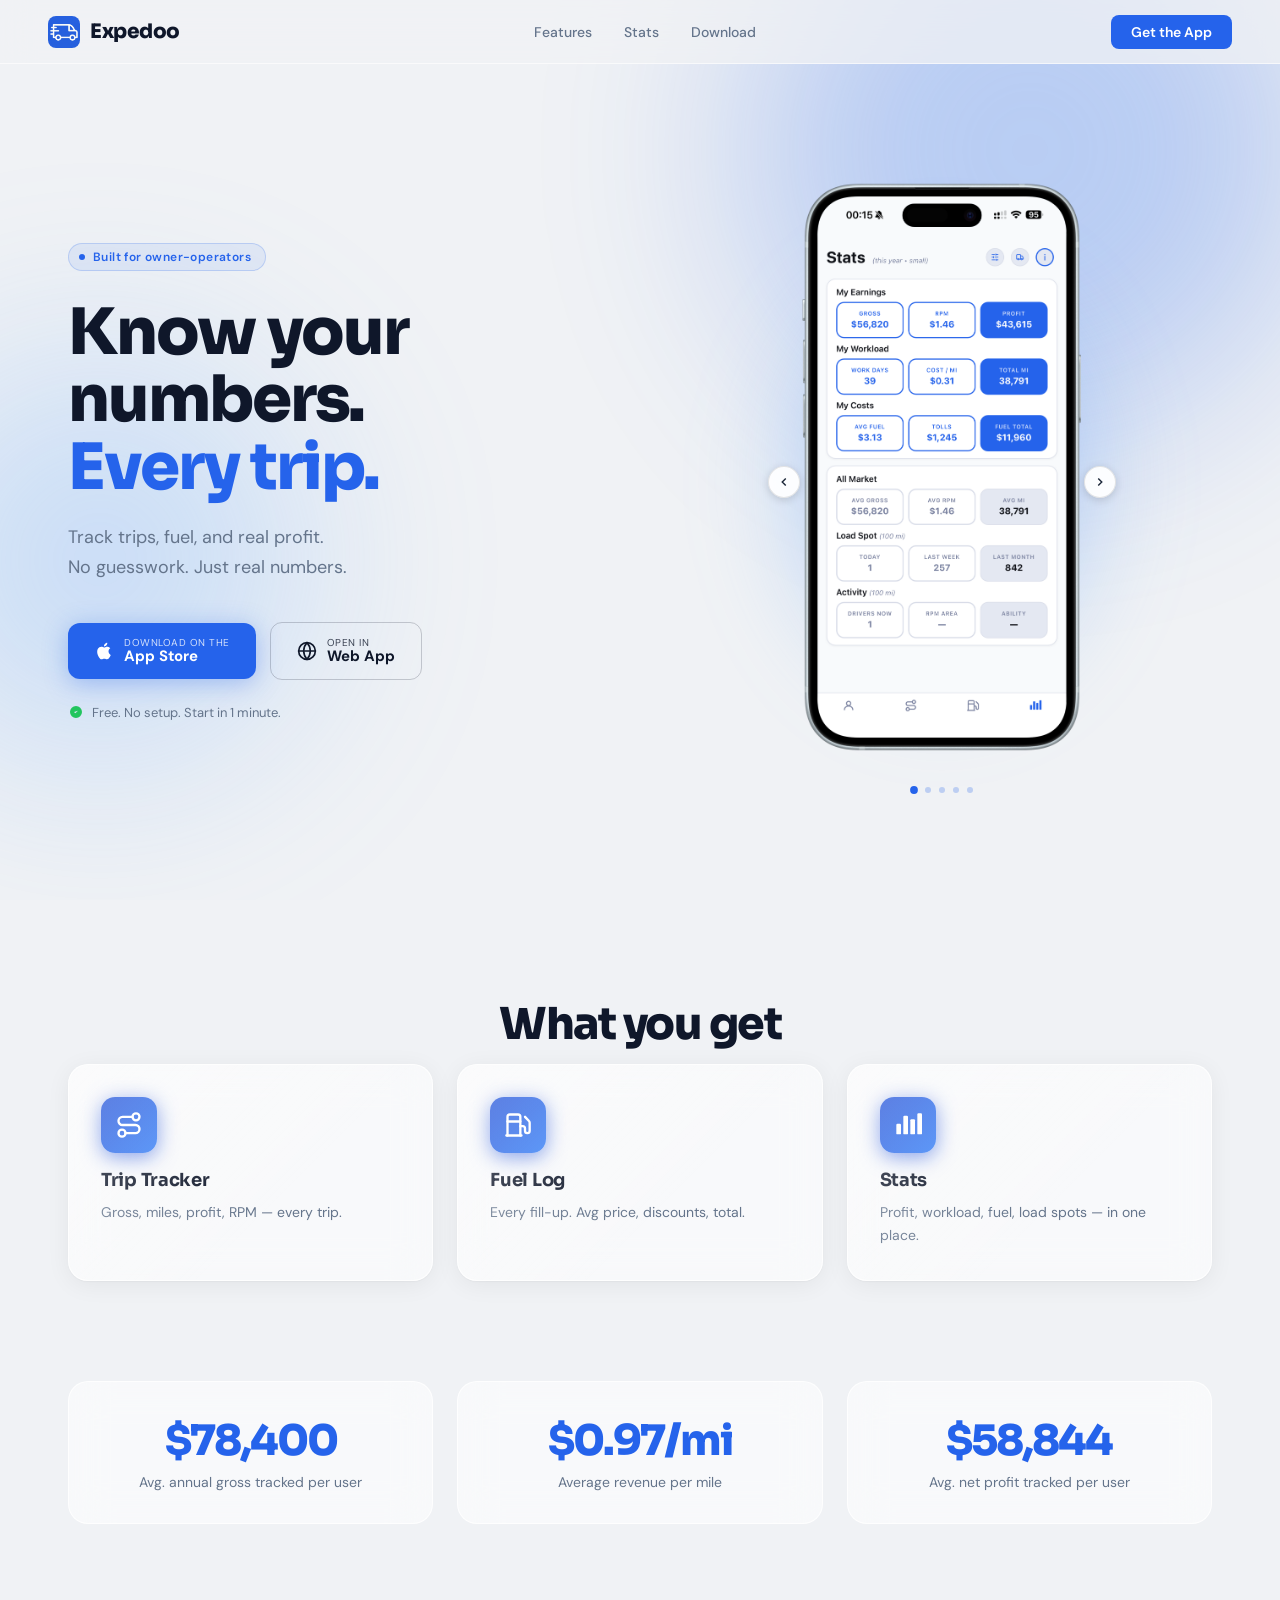
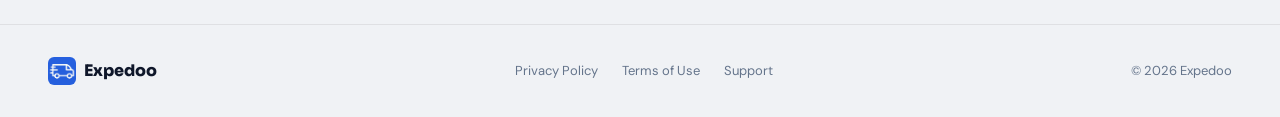
==== index-v2.html @ e68e5321 "landing v2: fix mobile nav scroll jump - relative on mobile" ====
<!DOCTYPE html>
<html lang="en"><head>
  <meta charset="UTF-8">
  <meta name="viewport" content="width=device-width, initial-scale=1.0">
  <title>Expedoo — Freight Driver App</title>
  <link rel="icon" href="logo.png">
  <meta name="description" content="Expedoo — Track trips, fuel, and earnings. Built for expedited freight drivers in the USA." />
  <meta property="og:title" content="Expedoo — Freight Driver App" />
  <meta property="og:description" content="Know your numbers. Every trip." />
  <link rel="preconnect" href="https://fonts.googleapis.com" />
  <link rel="preconnect" href="https://fonts.gstatic.com" crossorigin />
  <link href="https://fonts.googleapis.com/css2?family=Sora:wght@400;600;700;800&family=DM+Sans:wght@400;500;600&display=swap" rel="stylesheet" />
  </style>
  <style>
    *, *::before, *::after { box-sizing: border-box; margin: 0; padding: 0; }

    :root {
      --bg: #F0F2F5;
      --accent: #2563EB;
      --accent-light: #3B82F6;
      --accent-glow: rgba(37,99,235,0.25);
      --text: #0f172a;
      --text-muted: #64748b;
      --card-bg: rgba(255,255,255,0.55);
      --card-border: rgba(255,255,255,0.8);
    }

    html { scroll-behavior: smooth; }

    body {
      font-family: 'DM Sans', sans-serif;
      background: var(--bg);
      color: var(--text);
      overflow-x: hidden;
      min-height: 100vh;
      display: flex;
      flex-direction: column;
    }

    /* ── ANIMATED GRADIENT MESH ── */
    .mesh-bg {
      position: fixed;
      inset: 0;
      z-index: 0;
      pointer-events: none;
      overflow: hidden;
    }
    .mesh-bg::before,
    .mesh-bg::after {
      content: '';
      position: absolute;
      border-radius: 50%;
      filter: blur(100px);
      opacity: 0.35;
      animation: meshFloat 12s ease-in-out infinite alternate;
    }
    .mesh-bg::before {
      width: 700px; height: 700px;
      background: radial-gradient(circle, #93c5fd, #2563eb, transparent 70%);
      top: -200px; right: -100px;
    }
    .mesh-bg::after {
      width: 500px; height: 500px;
      background: radial-gradient(circle, #bfdbfe, #60a5fa, transparent 70%);
      bottom: 10%; left: -150px;
      animation-delay: -6s;
    }
    @keyframes meshFloat {
      0%   { transform: translate(0,0) scale(1); }
      100% { transform: translate(40px, 60px) scale(1.08); }
    }

    /* ── NAV ── */
    nav {
      position: sticky; top: 0; z-index: 100;
      display: flex; align-items: center; justify-content: space-between;
      padding: 0 48px;
      height: 64px;
      background: rgba(240,242,245,0.75);
      backdrop-filter: blur(16px);
      border-bottom: 1px solid rgba(255,255,255,0.6);
    }
    .logo {
      display: flex; align-items: center; gap: 10px;
      font-family: 'Sora', sans-serif;
      font-weight: 800; font-size: 20px;
      color: var(--text);
      text-decoration: none;
      letter-spacing: -0.5px;
    }
    .logo-icon {
      width: 36px; height: 36px;
      background: var(--accent);
      border-radius: 10px;
      display: flex; align-items: center; justify-content: center;
    }
    .logo-icon svg { width: 20px; height: 20px; fill: white; }

    .nav-links {
      display: flex; align-items: center; gap: 32px;
      list-style: none;
    }
    .nav-links a {
      font-size: 14px; font-weight: 500;
      color: var(--text-muted); text-decoration: none;
      transition: color 0.2s;
    }
    .nav-links a:hover { color: var(--text); }

    .nav-cta {
      background: var(--accent); color: white;
      border: none; border-radius: 8px;
      padding: 8px 20px; font-size: 14px; font-weight: 600;
      cursor: pointer; font-family: 'DM Sans', sans-serif;
      transition: background 0.2s, transform 0.15s;
    }
    .nav-cta:hover { background: #1d4ed8; transform: translateY(-1px); }

    /* ── SECTIONS WRAPPER ── */
    main { position: relative; z-index: 1; }

    /* ── HERO ── */
    .hero {
      min-height: calc(100vh - 64px);
      display: flex; align-items: center;
      padding: 80px 48px 80px;
      max-width: 1240px; margin: 0 auto;
      gap: 64px;
    }
    .hero-left { flex: 1; max-width: 560px; }
    .hero-badge {
      display: inline-flex; align-items: center; gap: 8px;
      background: rgba(37,99,235,0.08);
      border: 1px solid rgba(37,99,235,0.2);
      border-radius: 100px;
      padding: 5px 14px 5px 10px;
      font-size: 12px; font-weight: 600;
      color: var(--accent); margin-bottom: 28px;
      letter-spacing: 0.4px;
    }
    .hero-badge-dot {
      width: 6px; height: 6px; border-radius: 50%;
      background: var(--accent);
      animation: pulse 2s infinite;
    }
    @keyframes pulse {
      0%, 100% { opacity: 1; transform: scale(1); }
      50% { opacity: 0.5; transform: scale(0.8); }
    }

    .hero h1 {
      font-family: 'Sora', sans-serif;
      font-weight: 800; font-size: clamp(42px, 5vw, 64px);
      line-height: 1.05; letter-spacing: -2px;
      color: var(--text); margin-bottom: 22px;
    }
    .hero h1 em { font-style: normal; color: var(--accent); }

    .hero-sub {
      font-size: 18px; line-height: 1.65;
      color: var(--text-muted); margin-bottom: 40px;
      max-width: 440px; font-weight: 400;
    }

    .hero-ctas {
      display: flex; align-items: center; gap: 14px;
      flex-wrap: wrap; margin-bottom: 24px;
    }
    .btn-primary {
      display: inline-flex; align-items: center; gap: 10px;
      background: var(--accent); color: white;
      border: none; border-radius: 12px;
      padding: 14px 26px; font-size: 15px; font-weight: 600;
      cursor: pointer; font-family: 'DM Sans', sans-serif;
      text-decoration: none;
      box-shadow: 0 4px 24px rgba(37,99,235,0.35);
      transition: background 0.2s, transform 0.15s, box-shadow 0.2s;
    }
    .btn-primary:hover {
      background: #1d4ed8;
      transform: translateY(-2px);
      box-shadow: 0 8px 32px rgba(37,99,235,0.45);
    }
    .btn-primary svg { width: 18px; height: 18px; fill: white; flex-shrink: 0; }

    .btn-outline {
      display: inline-flex; align-items: center; gap: 10px;
      background: transparent; color: var(--text);
      border: 1.5px solid rgba(15,23,42,0.2); border-radius: 12px;
      padding: 14px 26px; font-size: 15px; font-weight: 600;
      cursor: pointer; font-family: 'DM Sans', sans-serif;
      text-decoration: none;
      transition: border-color 0.2s, transform 0.15s, background 0.2s;
    }
    .btn-outline:hover {
      border-color: var(--accent); color: var(--accent);
      background: rgba(37,99,235,0.04);
      transform: translateY(-2px);
    }
    .btn-outline svg { width: 18px; height: 18px; flex-shrink: 0; }

    .hero-fine {
      font-size: 13px; color: var(--text-muted);
      display: flex; align-items: center; gap: 8px;
    }
    .hero-fine::before {
      content: '';
      width: 16px; height: 16px; flex-shrink: 0;
      background: url("data:image/svg+xml,%3Csvg xmlns='http://www.w3.org/2000/svg' viewBox='0 0 24 24' fill='%2322c55e'%3E%3Cpath d='M9 12l2 2 4-4m6 2a9 9 0 11-18 0 9 9 0 0118 0z'/%3E%3C/svg%3E") center/contain no-repeat;
    }

    /* ── PHONE MOCKUP ── */
    .hero-right {
      flex: 1; display: flex;
      justify-content: center; align-items: center;
      position: relative; min-height: 620px;
    }
    .phone-glow {
      position: absolute;
      width: 380px; height: 480px;
      background: radial-gradient(ellipse at center, rgba(37,99,235,0.5) 0%, rgba(96,165,250,0.2) 50%, transparent 75%);
      border-radius: 50%;
      filter: blur(40px);
      z-index: 0;
    }
    .phone-wrap {
      position: relative; z-index: 1;
      animation: phoneFloat 4s ease-in-out infinite;
    }
    @keyframes phoneFloat {
      0%, 100% { transform: translateY(0px); }
      50% { transform: translateY(-14px); }
    }

    /* iPhone shell */
    .iphone-shell {
      width: 288px;
      background: linear-gradient(160deg, #e8eaed 0%, #d0d3d8 40%, #c8ccd2 100%);
      border-radius: 50px;
      padding: 10px;
      box-shadow:
        0 0 0 1px rgba(255,255,255,0.85) inset,
        0 0 0 1.5px rgba(0,0,0,0.13),
        0 36px 90px rgba(0,0,0,0.25),
        0 8px 24px rgba(0,0,0,0.14);
      position: relative;
    }
    /* Dynamic island */
    .iphone-shell::before {
      content: '';
      position: absolute;
      top: 18px; left: 50%; transform: translateX(-50%);
      width: 88px; height: 26px;
      background: #111;
      border-radius: 20px;
      z-index: 20;
    }
    .iphone-screen {
      width: 100%;
      border-radius: 42px;
      overflow: hidden;
      background: #f2f2f7;
      aspect-ratio: 9/19.5;
      position: relative;
    }

    /* Carousel inside phone */
    .carousel-track {
      display: flex;
      width: 500%;
      height: 100%;
      transition: transform 0.4s cubic-bezier(0.4,0,0.2,1);
    }
    .carousel-slide {
      width: 20%;
      height: 100%;
      flex-shrink: 0;
      overflow: hidden;
    }
    .carousel-slide img {
      width: 100%;
      height: 100%;
      object-fit: cover;
      object-position: top;
      display: block;
    }

    /* Arrow buttons */
    .carousel-btn {
      position: absolute;
      top: 50%; transform: translateY(-50%);
      width: 32px; height: 32px;
      background: rgba(255,255,255,0.92);
      border: 1px solid rgba(0,0,0,0.1);
      border-radius: 50%;
      display: flex; align-items: center; justify-content: center;
      cursor: pointer; z-index: 30;
      box-shadow: 0 2px 8px rgba(0,0,0,0.15);
      transition: background 0.2s, transform 0.2s;
      backdrop-filter: blur(8px);
    }
    .carousel-btn:hover { background: white; transform: translateY(-50%) scale(1.1); }
    .carousel-btn svg { width: 14px; height: 14px; stroke: #1e293b; fill: none; stroke-width: 2.5; }
    .carousel-btn.prev { left: -18px; }
    .carousel-btn.next { right: -18px; }

    /* Dots */
    .carousel-dots {
      position: absolute;
      bottom: -28px; left: 50%; transform: translateX(-50%);
      display: flex; gap: 6px; align-items: center;
    }
    .carousel-dot {
      width: 6px; height: 6px; border-radius: 50%;
      background: rgba(37,99,235,0.25);
      cursor: pointer;
      transition: background 0.2s, transform 0.2s;
    }
    .carousel-dot.active {
      background: var(--accent);
      transform: scale(1.3);
    }

    /* ── SCROLL REVEAL ── */
    .reveal {
      opacity: 0;
      transform: translateY(28px);
      transition: opacity 0.7s ease, transform 0.7s ease;
    }
    .reveal.visible {
      opacity: 1;
      transform: translateY(0);
    }

    /* ── FEATURES ── */
    .features {
      padding: 100px 48px;
      max-width: 1240px; margin: 0 auto;
    }
    .section-tag {
      text-align: center;
      font-size: 12px; font-weight: 700;
      color: var(--accent); text-transform: uppercase;
      letter-spacing: 1.5px; margin-bottom: 16px;
    }
    .section-title {
      font-family: 'Sora', sans-serif;
      font-weight: 800; font-size: clamp(30px, 4vw, 44px);
      text-align: center; letter-spacing: -1.5px;
      line-height: 1.1; margin-bottom: 16px;
    }
    .section-sub {
      text-align: center; color: var(--text-muted);
      font-size: 17px; max-width: 500px;
      margin: 0 auto 64px; line-height: 1.65;
    }
    .features-grid {
      display: grid;
      grid-template-columns: repeat(3, 1fr);
      gap: 24px;
    }
    .feature-card {
      background: var(--card-bg);
      border: 1px solid var(--card-border);
      border-radius: 20px;
      padding: 32px;
      backdrop-filter: blur(20px);
      -webkit-backdrop-filter: blur(20px);
      box-shadow: 0 4px 24px rgba(0,0,0,0.06), 0 1px 2px rgba(0,0,0,0.04);
      transition: transform 0.25s, box-shadow 0.25s;
      position: relative; overflow: hidden;
    }
    .feature-card::before {
      content: '';
      position: absolute; inset: 0;
      background: linear-gradient(135deg, rgba(255,255,255,0.35) 0%, transparent 60%);
      pointer-events: none;
    }
    .feature-card:hover {
      transform: translateY(-6px);
      box-shadow: 0 16px 40px rgba(0,0,0,0.1), 0 4px 12px rgba(37,99,235,0.08);
    }
    .feature-icon {
      width: 52px; height: 52px; border-radius: 14px;
      background: linear-gradient(135deg, var(--accent), #60a5fa);
      display: flex; align-items: center; justify-content: center;
      margin-bottom: 22px;
      box-shadow: 0 4px 16px rgba(37,99,235,0.35);
    }
    .feature-icon svg { width: 26px; height: 26px; fill: white; }
    .feature-name {
      font-family: 'Sora', sans-serif;
      font-weight: 700; font-size: 18px;
      margin-bottom: 10px; letter-spacing: -0.3px;
    }
    .feature-desc { font-size: 14px; color: var(--text-muted); line-height: 1.65; }

    /* ── STATS BANNER ── */
    .stats-banner {
      max-width: 1240px; margin: 0 auto;
      padding: 0 48px 100px;
      display: grid; grid-template-columns: repeat(3,1fr);
      gap: 24px;
    }
    .stat-tile {
      background: var(--card-bg);
      border: 1px solid var(--card-border);
      border-radius: 20px; padding: 32px;
      backdrop-filter: blur(20px);
      text-align: center;
    }
    .stat-tile-num {
      font-family: 'Sora', sans-serif;
      font-weight: 800; font-size: 42px;
      letter-spacing: -2px; color: var(--accent);
      margin-bottom: 6px;
    }
    .stat-tile-label { font-size: 14px; color: var(--text-muted); }

    /* ── FOOTER ── */
    footer {
      border-top: 1px solid rgba(0,0,0,0.07);
      padding: 32px 48px;
      display: flex; align-items: center; justify-content: space-between;
      position: relative; z-index: 1;
    }
    .footer-logo {
      font-family: 'Sora', sans-serif;
      font-weight: 800; font-size: 16px;
      color: var(--text); display: flex; align-items: center; gap: 8px;
    }
    .footer-logo .logo-icon { width: 28px; height: 28px; border-radius: 8px; }
    .footer-logo .logo-icon svg { width: 15px; height: 15px; }
    .footer-links { display: flex; gap: 24px; align-items: center; }
    .footer-links a {
      font-size: 13px; color: var(--text-muted); text-decoration: none;
      transition: color 0.2s;
    }
    .footer-links a:hover { color: var(--text); }
    .footer-copy { font-size: 13px; color: var(--text-muted); }

    /* ── RESPONSIVE ── */

    /* Tablet: 768–1024px */
    @media (max-width: 1024px) {
      .hero { gap: 40px; padding: 60px 32px; }
      .hero h1 { font-size: 44px; }
      .hero-sub { font-size: 16px; }
      .features { padding: 80px 32px; }
      .stats-banner { padding: 0 32px 80px; }
    }

    /* Tablet compressed: 768–900px — two columns still */
    @media (max-width: 900px) and (min-width: 640px) {
      nav { padding: 0 24px; }
      .hero { padding: 48px 24px; gap: 32px; }
      .hero h1 { font-size: 36px; letter-spacing: -1px; }
      .hero-sub { font-size: 15px; }
      .hero-right { min-height: unset; }
      .features { padding: 60px 24px; }
      .features-grid { grid-template-columns: 1fr; }
      .stats-banner { grid-template-columns: 1fr 1fr; padding: 0 24px 60px; gap: 16px; }
      footer { flex-wrap: wrap; gap: 12px; padding: 24px; }
    }

    /* Mobile: up to 639px — single column */
    @media (max-width: 639px) {
      .mesh-bg::before {
        width: 300px; height: 300px;
        opacity: 0.15;
        top: -100px; right: -50px;
      }
      .mesh-bg::after {
        width: 200px; height: 200px;
        opacity: 0.1;
      }
      nav {
        padding: 0 16px;
        padding-left: max(16px, env(safe-area-inset-left));
        padding-right: max(16px, env(safe-area-inset-right));
        position: relative;
      }
      .nav-links { display: none; }
      .nav-cta { padding: 7px 14px; font-size: 13px; }

      .hero {
        flex-direction: column;
        padding: 40px 20px 60px;
        padding-left: max(20px, env(safe-area-inset-left));
        padding-right: max(20px, env(safe-area-inset-right));
        text-align: center;
        gap: 40px;
        min-height: unset;
      }
      .hero-left { max-width: 100%; }
      .hero h1 { font-size: 36px; letter-spacing: -1px; }
      .hero-sub { font-size: 15px; margin-bottom: 28px; max-width: 100%; }
      .hero-badge { font-size: 11px; }

      .hero-ctas {
        flex-direction: column;
        align-items: stretch;
        gap: 12px;
      }
      .btn-primary, .btn-outline {
        justify-content: center;
        width: 100%;
        padding: 15px 20px;
        font-size: 15px;
      }
      .hero-fine { justify-content: center; }

      .hero-right {
        min-height: unset;
        width: 100%;
        justify-content: center;
      }
      /* Shrink carousel on mobile */
      #carousel { width: 260px !important; }
      #carouselTrack .c-slide,
      #carouselTrack img { width: 260px !important; min-width: 260px !important; }
      .carousel-btn.prev { left: -16px !important; }
      .carousel-btn.next { right: -16px !important; }
      .phone-glow { width: 260px; height: 320px; }

      .features {
        padding: 60px 20px;
        padding-left: max(20px, env(safe-area-inset-left));
        padding-right: max(20px, env(safe-area-inset-right));
      }
      .section-title { font-size: 28px; }
      .section-sub { font-size: 15px; }
      .features-grid { grid-template-columns: 1fr; gap: 16px; }
      .feature-card { padding: 24px; }

      .stats-banner {
        grid-template-columns: 1fr;
        padding: 0 20px 60px;
        padding-left: max(20px, env(safe-area-inset-left));
        padding-right: max(20px, env(safe-area-inset-right));
        gap: 16px;
      }
      .stat-tile-num { font-size: 36px; }

      footer {
        flex-direction: column;
        gap: 16px;
        text-align: center;
        padding: 24px 20px;
        padding-bottom: max(24px, env(safe-area-inset-bottom));
      }
      .footer-links { flex-wrap: wrap; justify-content: center; gap: 16px; }
    }


    /* Page fade-in */
    body { opacity: 1; }
    main { opacity: 0; transition: opacity 0.6s ease; }
    footer { opacity: 0; transition: opacity 0.6s ease; }
    nav { opacity: 1 !important; }
    body.loaded main, body.loaded footer { opacity: 1; }
    /* Prevent horizontal overflow globally */
    html, body { max-width: 100%; overflow-x: hidden; }
  </style>
  
  <!-- Meta Pixel Code -->
  <script>
  !function(f,b,e,v,n,t,s)
  {if(f.fbq)return;n=f.fbq=function(){n.callMethod?
  n.callMethod.apply(n,arguments):n.queue.push(arguments)};
  if(!f._fbq)f._fbq=n;n.push=n;n.loaded=!0;n.version='2.0';
  n.queue=[];t=b.createElement(e);t.async=!0;
  t.src=v;s=b.getElementsByTagName(e)[0];
  s.parentNode.insertBefore(t,s)}(window, document,'script',
  'https://connect.facebook.net/en_US/fbevents.js');
  fbq('init', '1503292694479946');
  fbq('track', 'PageView');
  fbq('track', 'ViewContent');
  </script>
  <noscript><img height="1" width="1" style="display:none"
  src="https://www.facebook.com/tr?id=1503292694479946&ev=PageView&noscript=1"
  /></noscript>
  <!-- End Meta Pixel Code -->
</head>
<body>

  <!-- Animated mesh -->
  <div class="mesh-bg" aria-hidden="true"></div>

  <main>
    <!-- ── NAV ── -->
    <nav>
      <a href="#" class="logo">
        <img src="logo.png" width="32" height="32" alt="Expedoo logo" style="border-radius:8px;">
        Expedoo
      </a>
      <ul class="nav-links">
        <li><a href="#features">Features</a></li>
        <li><a href="#stats">Stats</a></li>
        <li><a href="#hero-ctas">Download</a></li>
      </ul>
      <a id="nav-smart-cta" href="#" class="nav-cta" target="_blank" rel="noopener" style="text-decoration:none;">Get the App</a>
    <script>
    (function() {
      var ios = /iPad|iPhone|iPod/.test(navigator.userAgent);
      var el = document.getElementById('nav-smart-cta');
      if (ios) {
        el.href = 'https://apps.apple.com/app/expedoo-trip-fuel-tracker/id6759639615';
        el.onclick = function(){ fbq('track','InitiateCheckout',{content_name:'AppStore'}); };
      } else {
        el.href = 'https://expedoo.top';
        el.onclick = function(){ fbq('track','CompleteRegistration',{content_name:'WebApp'}); };
      }
    })();
    </script>
    </nav>

    <!-- ── HERO ── -->
    <section class="hero">
      <div class="hero-left reveal">
        <div class="hero-badge">
          <span class="hero-badge-dot"></span>
          Built for owner-operators
        </div>
        <h1>Know your numbers.<br><em>Every trip.</em></h1>
        <p class="hero-sub">Track trips, fuel, and real profit.<br>No guesswork. Just real numbers.</p>
        <div class="hero-ctas" id="hero-ctas">
          <a href="https://apps.apple.com/app/expedoo-trip-fuel-tracker/id6759639615" class="btn-primary" onclick="fbq('track', 'InitiateCheckout', {content_name: 'AppStore'})" target="_blank" rel="noopener">
            <svg style="width:20px;height:20px;flex-shrink:0;fill:white;" viewBox="0 0 24 24"><path d="M18.71 19.5c-.83 1.24-1.71 2.45-3.05 2.47-1.34.03-1.77-.79-3.29-.79-1.53 0-2 .77-3.27.82-1.31.05-2.3-1.32-3.14-2.53C4.25 17 2.94 12.45 4.7 9.39c.87-1.52 2.43-2.48 4.12-2.51 1.28-.02 2.5.87 3.29.87.78 0 2.26-1.07 3.8-.91.65.03 2.47.26 3.64 1.98-.09.06-2.17 1.28-2.15 3.81.03 3.02 2.65 4.03 2.68 4.04-.03.07-.42 1.44-1.38 2.83M13 3.5c.73-.83 1.94-1.46 2.94-1.5.13 1.17-.34 2.35-1.04 3.19-.69.85-1.83 1.51-2.95 1.42-.15-1.15.41-2.35 1.05-3.11z"/></svg>
            <span style="display:flex;flex-direction:column;line-height:1.1;">
              <span style="font-size:10px;font-weight:400;opacity:0.8;text-transform:uppercase;letter-spacing:0.5px;">Download on the</span>
              <span style="font-size:15px;font-weight:700;">App Store</span>
            </span>
          </a>
          <a href="https://expedoo.top" class="btn-outline" onclick="fbq('track', 'CompleteRegistration', {content_name: 'WebApp'})" target="_blank" rel="noopener">
            <svg style="width:20px;height:20px;flex-shrink:0;" viewBox="0 0 24 24" fill="none" stroke="currentColor" stroke-width="2" stroke-linecap="round" stroke-linejoin="round"><circle cx="12" cy="12" r="10"/><line x1="2" y1="12" x2="22" y2="12"/><path d="M12 2a15.3 15.3 0 0 1 4 10 15.3 15.3 0 0 1-4 10 15.3 15.3 0 0 1-4-10 15.3 15.3 0 0 1 4-10z"/></svg>
            <span style="display:flex;flex-direction:column;line-height:1.1;">
              <span style="font-size:10px;font-weight:400;opacity:0.8;text-transform:uppercase;letter-spacing:0.5px;">Open in</span>
              <span style="font-size:15px;font-weight:700;">Web App</span>
            </span>
          </a>
        </div>
        <p class="hero-fine">Free. No setup. Start in 1 minute.</p>
      </div>

      <div class="hero-right reveal" style="transition-delay:0.2s">
        <div class="phone-glow"></div>
        <div class="phone-wrap" style="position:relative; display:flex; align-items:center; justify-content:center;">
          <!-- Arrows outside the clipping container -->
          <button class="carousel-btn prev" id="carouselPrev" aria-label="Previous" style="position:absolute; left:-24px; top:50%; transform:translateY(-50%); z-index:30;">
            <svg viewBox="0 0 24 24"><polyline points="15 18 9 12 15 6"></polyline></svg>
          </button>
          <button class="carousel-btn next" id="carouselNext" aria-label="Next" style="position:absolute; right:-24px; top:50%; transform:translateY(-50%); z-index:30;">
            <svg viewBox="0 0 24 24"><polyline points="9 18 15 12 9 6"></polyline></svg>
          </button>

          <div style="display:flex; flex-direction:column; align-items:center; gap:24px;">
            <div id="carousel" style="width:300px; position:relative;">
              <div id="carouselTrack" style="position:relative; width:100%;">
                <img class="c-slide" src="mockup/stats.png" alt="Stats" style="width:100%; display:block; position:relative; opacity:1; transition:opacity 0.4s ease;">
                <img class="c-slide" src="mockup/trips.png" alt="Trips" style="width:100%; display:block; position:absolute; top:0; left:0; width:100%; opacity:0; transition:opacity 0.4s ease;">
                <img class="c-slide" src="mockup/fuel.png" alt="Fuel" style="width:100%; display:block; position:absolute; top:0; left:0; width:100%; opacity:0; transition:opacity 0.4s ease;">
                <img class="c-slide" src="mockup/edit trip.png" alt="Edit Trip" style="width:100%; display:block; position:absolute; top:0; left:0; width:100%; opacity:0; transition:opacity 0.4s ease;">
                <img class="c-slide" src="mockup/edit fuel.png" alt="Edit Fuel" style="width:100%; display:block; position:absolute; top:0; left:0; width:100%; opacity:0; transition:opacity 0.4s ease;">
              </div>
            </div>
            <div id="carouselDots" style="display:flex; gap:8px; align-items:center;">
              <div class="carousel-dot active" data-idx="0"></div>
              <div class="carousel-dot" data-idx="1"></div>
              <div class="carousel-dot" data-idx="2"></div>
              <div class="carousel-dot" data-idx="3"></div>
              <div class="carousel-dot" data-idx="4"></div>
            </div>
          </div>
        </div>
      </div>
    </section>

    <!-- ── FEATURES ── -->
    <section class="features" id="features">
      <div class="reveal">
        
        <h2 class="section-title">What you get</h2>
        
      </div>
      <div class="features-grid">
        <div class="feature-card reveal" style="transition-delay:0.1s">
          <div style="width:56px;height:56px;border-radius:14px;background:linear-gradient(135deg,#1D4ED8 0%,#3B82F6 100%);box-shadow:0 4px 20px rgba(29,78,216,0.65);display:flex;align-items:center;justify-content:center;margin-bottom:16px;"><svg width="28" height="28" viewBox="0 0 24 24" fill="none" stroke="white" stroke-width="2" stroke-linecap="round" stroke-linejoin="round"><circle cx="6" cy="19" r="3"></circle><path d="M9 19h8.5a3.5 3.5 0 0 0 0-7h-11a3.5 3.5 0 0 1 0-7H15"></path><circle cx="18" cy="5" r="3"></circle></svg></div>
          <div class="feature-name">Trip Tracker</div>
          <div class="feature-desc">Gross, miles, profit, RPM — every trip.</div>
        </div>
        <div class="feature-card reveal" style="transition-delay:0.2s">
          <div style="width:56px;height:56px;border-radius:14px;background:linear-gradient(135deg,#1D4ED8 0%,#3B82F6 100%);box-shadow:0 4px 20px rgba(29,78,216,0.65);display:flex;align-items:center;justify-content:center;margin-bottom:16px;"><svg width="28" height="28" viewBox="0 0 24 24" fill="none" stroke="white" stroke-width="2" stroke-linecap="round" stroke-linejoin="round"><path d="M14 13h2a2 2 0 0 1 2 2v2a2 2 0 0 0 4 0v-6.998a2 2 0 0 0-.59-1.42L18 5"></path><path d="M14 21V5a2 2 0 0 0-2-2H5a2 2 0 0 0-2 2v16"></path><path d="M2 21h13"></path><path d="M3 9h11"></path></svg></div>
          <div class="feature-name">Fuel Log</div>
          <div class="feature-desc">Every fill-up. Avg price, discounts, total.</div>
        </div>
        <div class="feature-card reveal" style="transition-delay:0.3s">
          <div style="width:56px;height:56px;border-radius:14px;background:linear-gradient(135deg,#1D4ED8 0%,#3B82F6 100%);box-shadow:0 4px 20px rgba(29,78,216,0.65);display:flex;align-items:center;justify-content:center;margin-bottom:16px;"><svg width="28" height="28" viewBox="0 0 24 24" fill="none" stroke="white" stroke-width="2" stroke-linecap="round" stroke-linejoin="round"><path d="M3 12h2v7H3z"></path><path d="M9 5h2v14H9z"></path><path d="M15 8h2v11h-2z"></path><path d="M21 3h2v16h-2z"></path></svg></div>
          <div class="feature-name">Stats</div>
          <div class="feature-desc">Profit, workload, fuel, load spots — in one place.</div>
        </div>
      </div>
    </section>

    <!-- ── STATS TILES ── -->
    <section class="stats-banner" id="stats">
      <div class="stat-tile reveal">
        <div class="stat-tile-num" data-target="106820" data-prefix="$" data-format="dollar">$0</div>
        <div class="stat-tile-label">Avg. annual gross tracked per user</div>
      </div>
      <div class="stat-tile reveal" style="transition-delay:0.1s">
        <div class="stat-tile-num" data-target="1.32" data-prefix="$" data-suffix="/mi" data-format="rpm">$0/mi</div>
        <div class="stat-tile-label">Average revenue per mile</div>
      </div>
      <div class="stat-tile reveal" style="transition-delay:0.2s">
        <div class="stat-tile-num" data-target="80175" data-prefix="$" data-format="dollar">$0</div>
        <div class="stat-tile-label">Avg. net profit tracked per user</div>
      </div>
    </section>

  </main>

  <!-- ── FOOTER ── -->
  <footer>
    <div class="footer-logo">
      <img src="logo.png" width="28" height="28" alt="Expedoo logo" style="border-radius:6px;">
      Expedoo
    </div>
    <div class="footer-links">
      <a href="https://expedoo.top/privacy" target="_blank" rel="noopener">Privacy Policy</a>
      <a href="https://expedoo.top/terms" target="_blank" rel="noopener">Terms of Use</a>
      <a href="https://expedoo.top/support" target="_blank" rel="noopener">Support</a>
    </div>
    <p class="footer-copy">© 2026 Expedoo</p>
  </footer>

  <script>
        // Page fade-in
    window.addEventListener('load', function() {
      document.body.classList.add('loaded');
    });

    // ── SCROLL REVEAL ──
    const revealEls = document.querySelectorAll('.reveal');
    const revealObserver = new IntersectionObserver((entries) => {
      entries.forEach(e => {
        if (e.isIntersecting) {
          e.target.classList.add('visible');
          revealObserver.unobserve(e.target);
        }
      });
    }, { threshold: 0, rootMargin: '0px 0px -40px 0px' });

    // Trigger immediately (no transition) for elements already in viewport
    function initReveal() {
      revealEls.forEach(el => {
        revealObserver.observe(el);
      });
    }
    // ???????? ???????? ????? fade-in body ??????? ??????
    setTimeout(initReveal, 100);

    // ── CAROUSEL ──
    (function() {
      const slides = document.querySelectorAll('.c-slide');
      const dots = document.querySelectorAll('.carousel-dot');
      const prev = document.getElementById('carouselPrev');
      const next = document.getElementById('carouselNext');
      let current = 0;
      const total = 5;

      function goTo(idx) {
        slides[current].style.opacity = '0';
        slides[current].style.position = 'absolute';
        current = (idx + total) % total;
        slides.forEach((s, i) => {
          if (i === current) {
            s.style.opacity = '1';
            s.style.position = 'relative';
          } else {
            s.style.opacity = '0';
            s.style.position = 'absolute';
          }
        });
        dots.forEach((d, i) => d.classList.toggle('active', i === current));
      }

      prev.addEventListener('click', () => goTo(current - 1));
      next.addEventListener('click', () => goTo(current + 1));
      dots.forEach(d => d.addEventListener('click', () => goTo(+d.dataset.idx)));

      // Touch/swipe
      let startX = 0;
      const carouselEl = document.getElementById('carousel');
      carouselEl.addEventListener('touchstart', e => { startX = e.touches[0].clientX; }, { passive: true });
      carouselEl.addEventListener('touchend', e => {
        const diff = startX - e.changedTouches[0].clientX;
        if (Math.abs(diff) > 30) goTo(diff > 0 ? current + 1 : current - 1);
      });

      // Auto-advance
      setInterval(() => goTo(current + 1), 4000);
    })();

    // ── ANIMATED NUMBER COUNTER ──
    function animateNumber(el) {
      const target = parseFloat(el.dataset.target);
      const prefix = el.dataset.prefix || '';
      const suffix = el.dataset.suffix || '';
      const format = el.dataset.format || 'dollar';
      const duration = 1800;
      const start = performance.now();

      function easeOut(t) { return 1 - Math.pow(1 - t, 3); }

      function tick(now) {
        const elapsed = now - start;
        const progress = Math.min(elapsed / duration, 1);
        const val = easeOut(progress) * target;

        if (format === 'dollar') {
          el.textContent = prefix + Math.floor(val).toLocaleString();
        } else if (format === 'rpm') {
          el.textContent = prefix + val.toFixed(2) + suffix;
        }

        if (progress < 1) requestAnimationFrame(tick);
      }
      requestAnimationFrame(tick);
    }

    const statEls = document.querySelectorAll('[data-target]');
    const statObserver = new IntersectionObserver((entries) => {
      entries.forEach(e => {
        if (e.isIntersecting) {
          animateNumber(e.target);
          statObserver.unobserve(e.target);
        }
      });
    }, { threshold: 0.5 });
    statEls.forEach(el => statObserver.observe(el));
  </script>



</body></html>
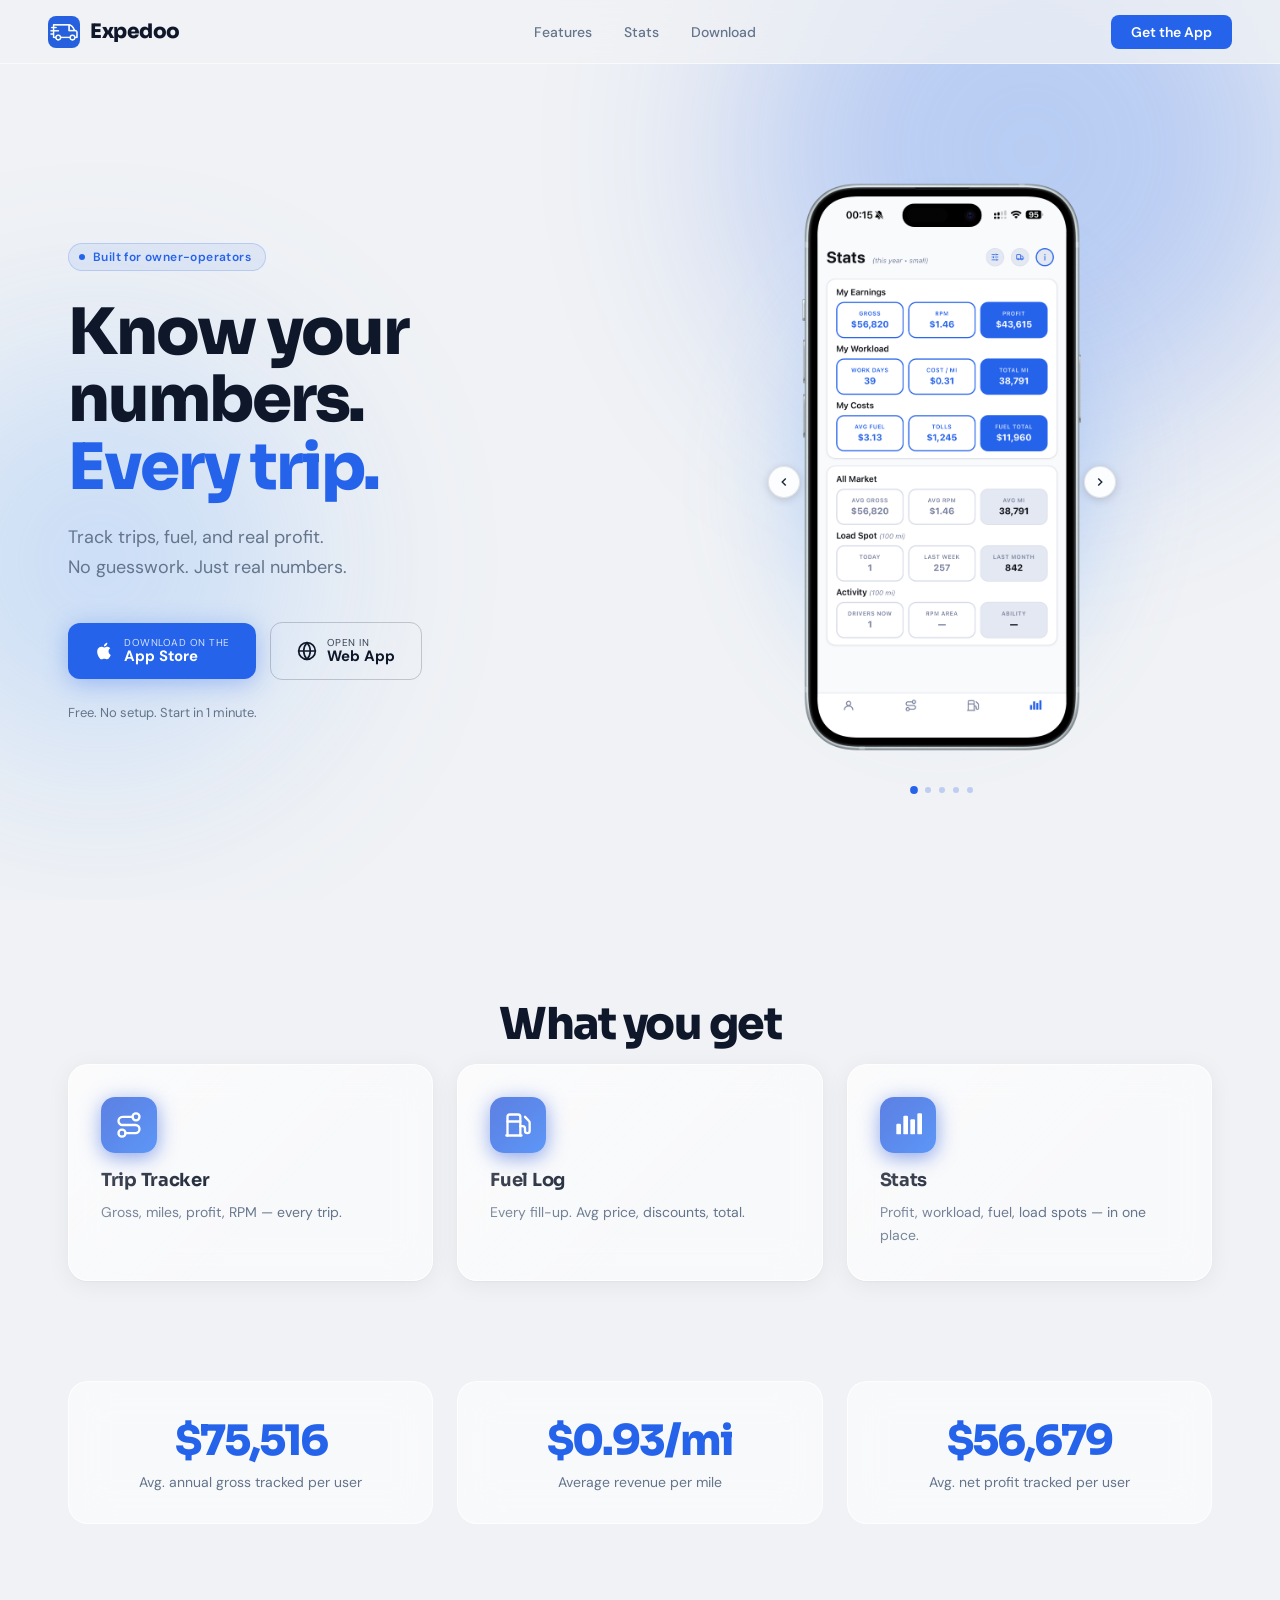
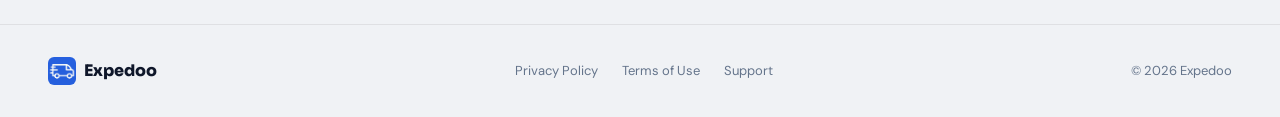
==== commit b5c5c74e: "landing v2: remove ugly green icon" ====
--- a/index-v2.html
+++ b/index-v2.html
@@ -203,11 +203,7 @@
       font-size: 13px; color: var(--text-muted);
       display: flex; align-items: center; gap: 8px;
     }
-    .hero-fine::before {
-      content: '';
-      width: 16px; height: 16px; flex-shrink: 0;
-      background: url("data:image/svg+xml,%3Csvg xmlns='http://www.w3.org/2000/svg' viewBox='0 0 24 24' fill='%2322c55e'%3E%3Cpath d='M9 12l2 2 4-4m6 2a9 9 0 11-18 0 9 9 0 0118 0z'/%3E%3C/svg%3E") center/contain no-repeat;
-    }
+    .hero-fine::before { display: none; }
 
     /* ── PHONE MOCKUP ── */
     .hero-right {
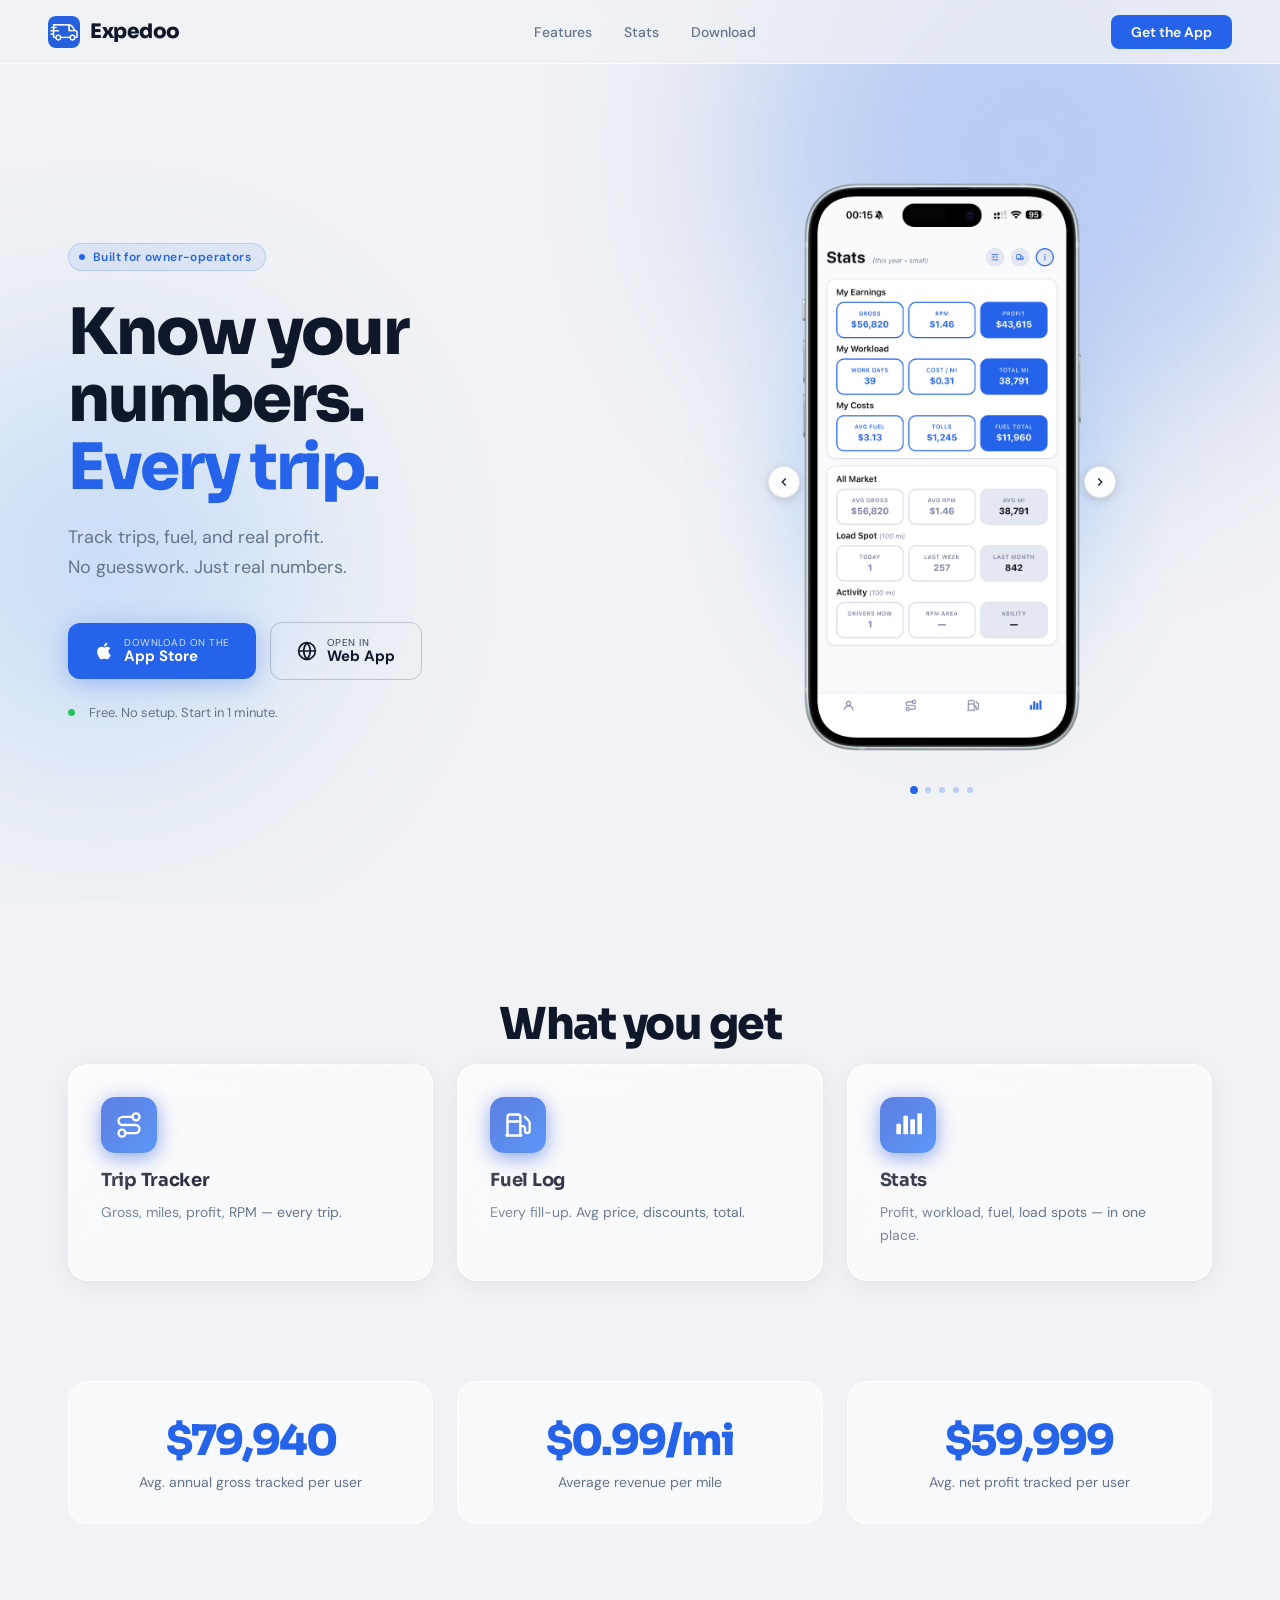
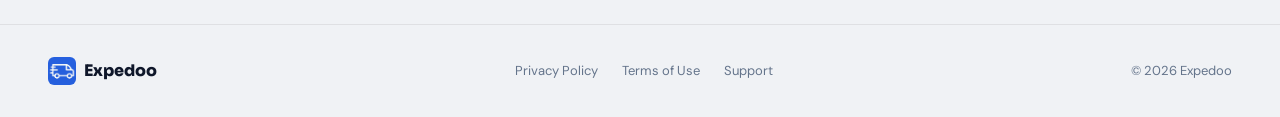
==== commit b8ae2f39: "green dot hero-fine" ====
--- a/index-v2.html
+++ b/index-v2.html
@@ -636,7 +636,7 @@
             </span>
           </a>
         </div>
-        <p class="hero-fine">Free. No setup. Start in 1 minute.</p>
+        <p class="hero-fine"><span style="display:inline-block;width:7px;height:7px;border-radius:50%;background:#22c55e;animation:pulse 2s infinite;margin-right:6px;vertical-align:middle;"></span>Free. No setup. Start in 1 minute.</p>
       </div>
 
       <div class="hero-right reveal" style="transition-delay:0.2s">
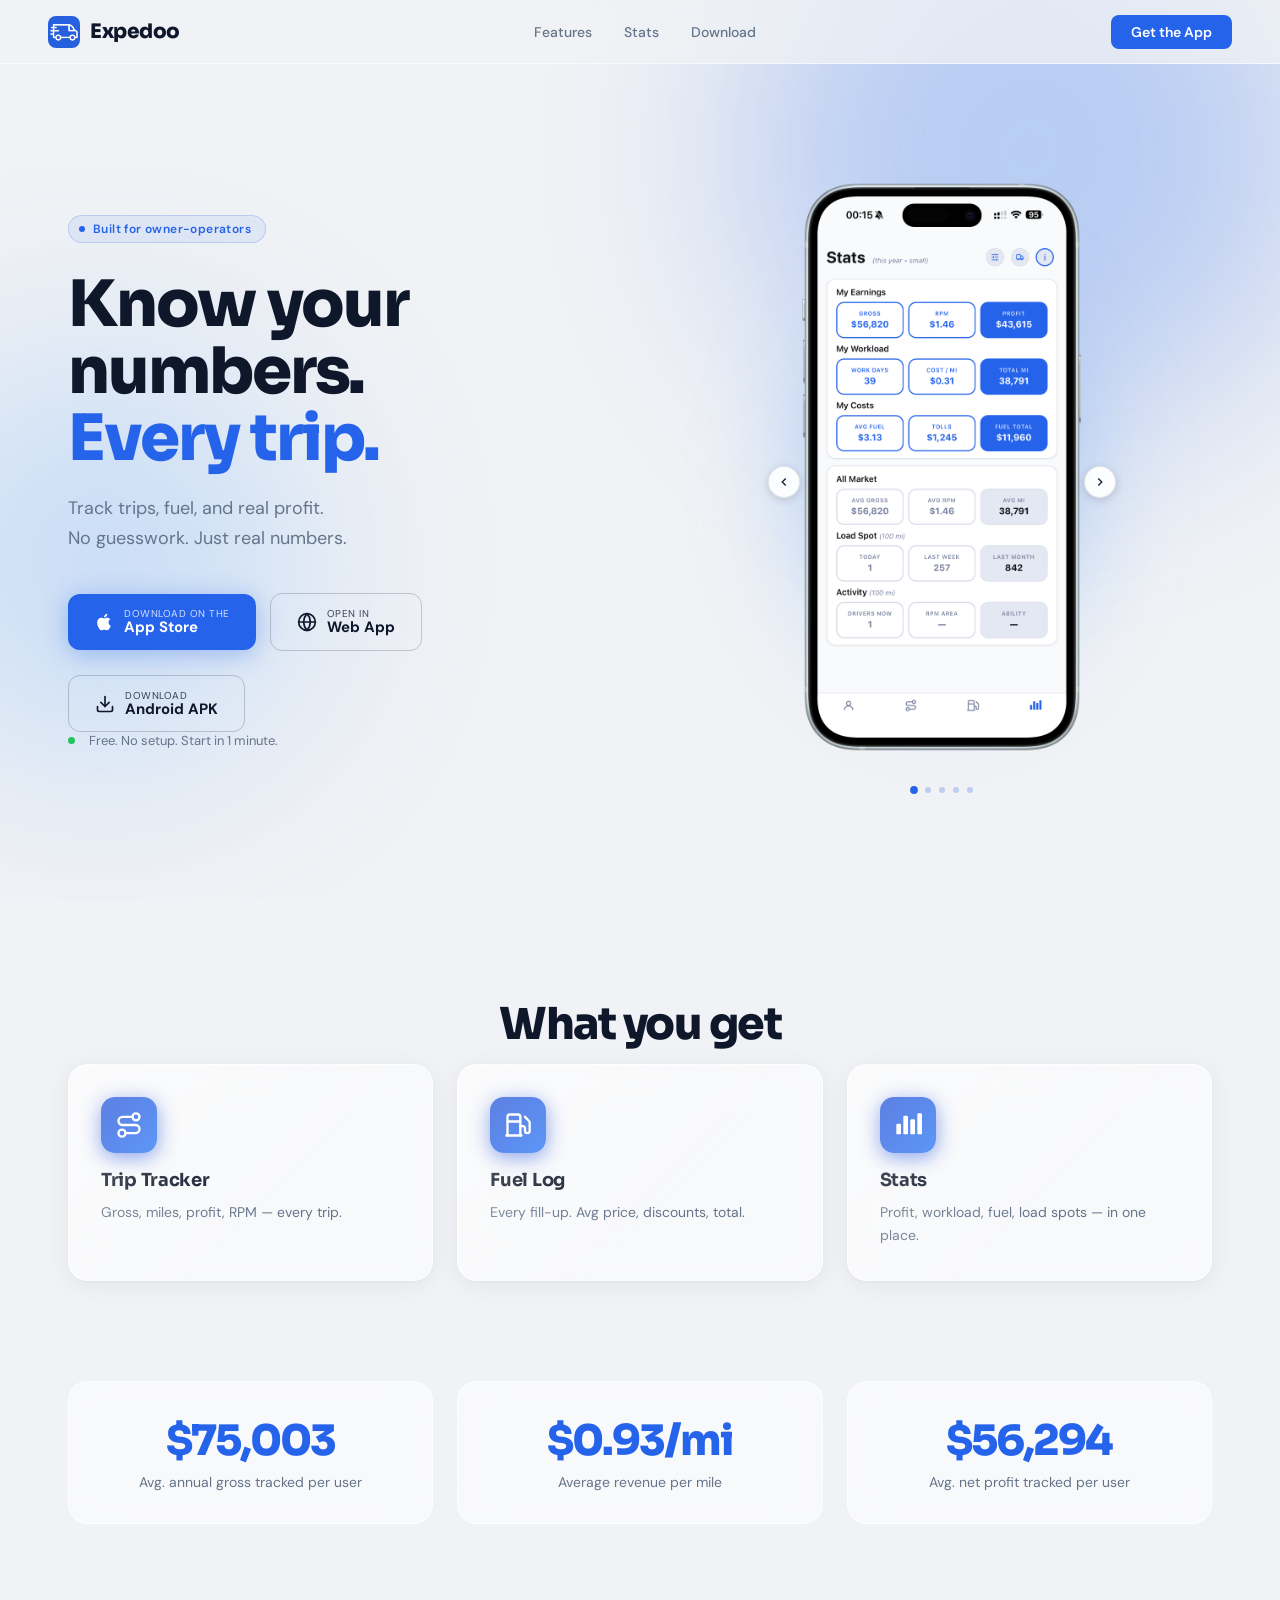
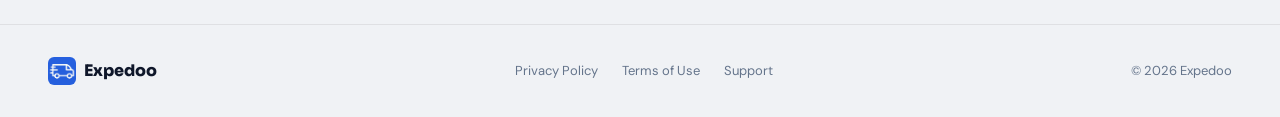
==== commit c6279c9a: "add apk button" ====
--- a/index-v2.html
+++ b/index-v2.html
@@ -636,7 +636,7 @@
             </span>
           </a>
         </div>
-        <p class="hero-fine"><span style="display:inline-block;width:7px;height:7px;border-radius:50%;background:#22c55e;animation:pulse 2s infinite;margin-right:6px;vertical-align:middle;"></span>Free. No setup. Start in 1 minute.</p>
+        <a href="https://github.com/mauricejohnston82-blip/expedoo-landing/releases/download/v1.0/expedoo.apk" class="btn-outline" download><svg style="width:20px;height:20px;flex-shrink:0;" viewBox="0 0 24 24" fill="none" stroke="currentColor" stroke-width="2" stroke-linecap="round" stroke-linejoin="round"><path d="M21 15v4a2 2 0 0 1-2 2H5a2 2 0 0 1-2-2v-4"/><polyline points="7 10 12 15 17 10"/><line x1="12" y1="15" x2="12" y2="3"/></svg><span style="display:flex;flex-direction:column;line-height:1.1;"><span style="font-size:10px;font-weight:400;opacity:0.8;text-transform:uppercase;letter-spacing:0.5px;">Download</span><span style="font-size:15px;font-weight:700;">Android APK</span></span></a><p class="hero-fine"><span style="display:inline-block;width:7px;height:7px;border-radius:50%;background:#22c55e;animation:pulse 2s infinite;margin-right:6px;vertical-align:middle;"></span>Free. No setup. Start in 1 minute.</p>
       </div>
 
       <div class="hero-right reveal" style="transition-delay:0.2s">
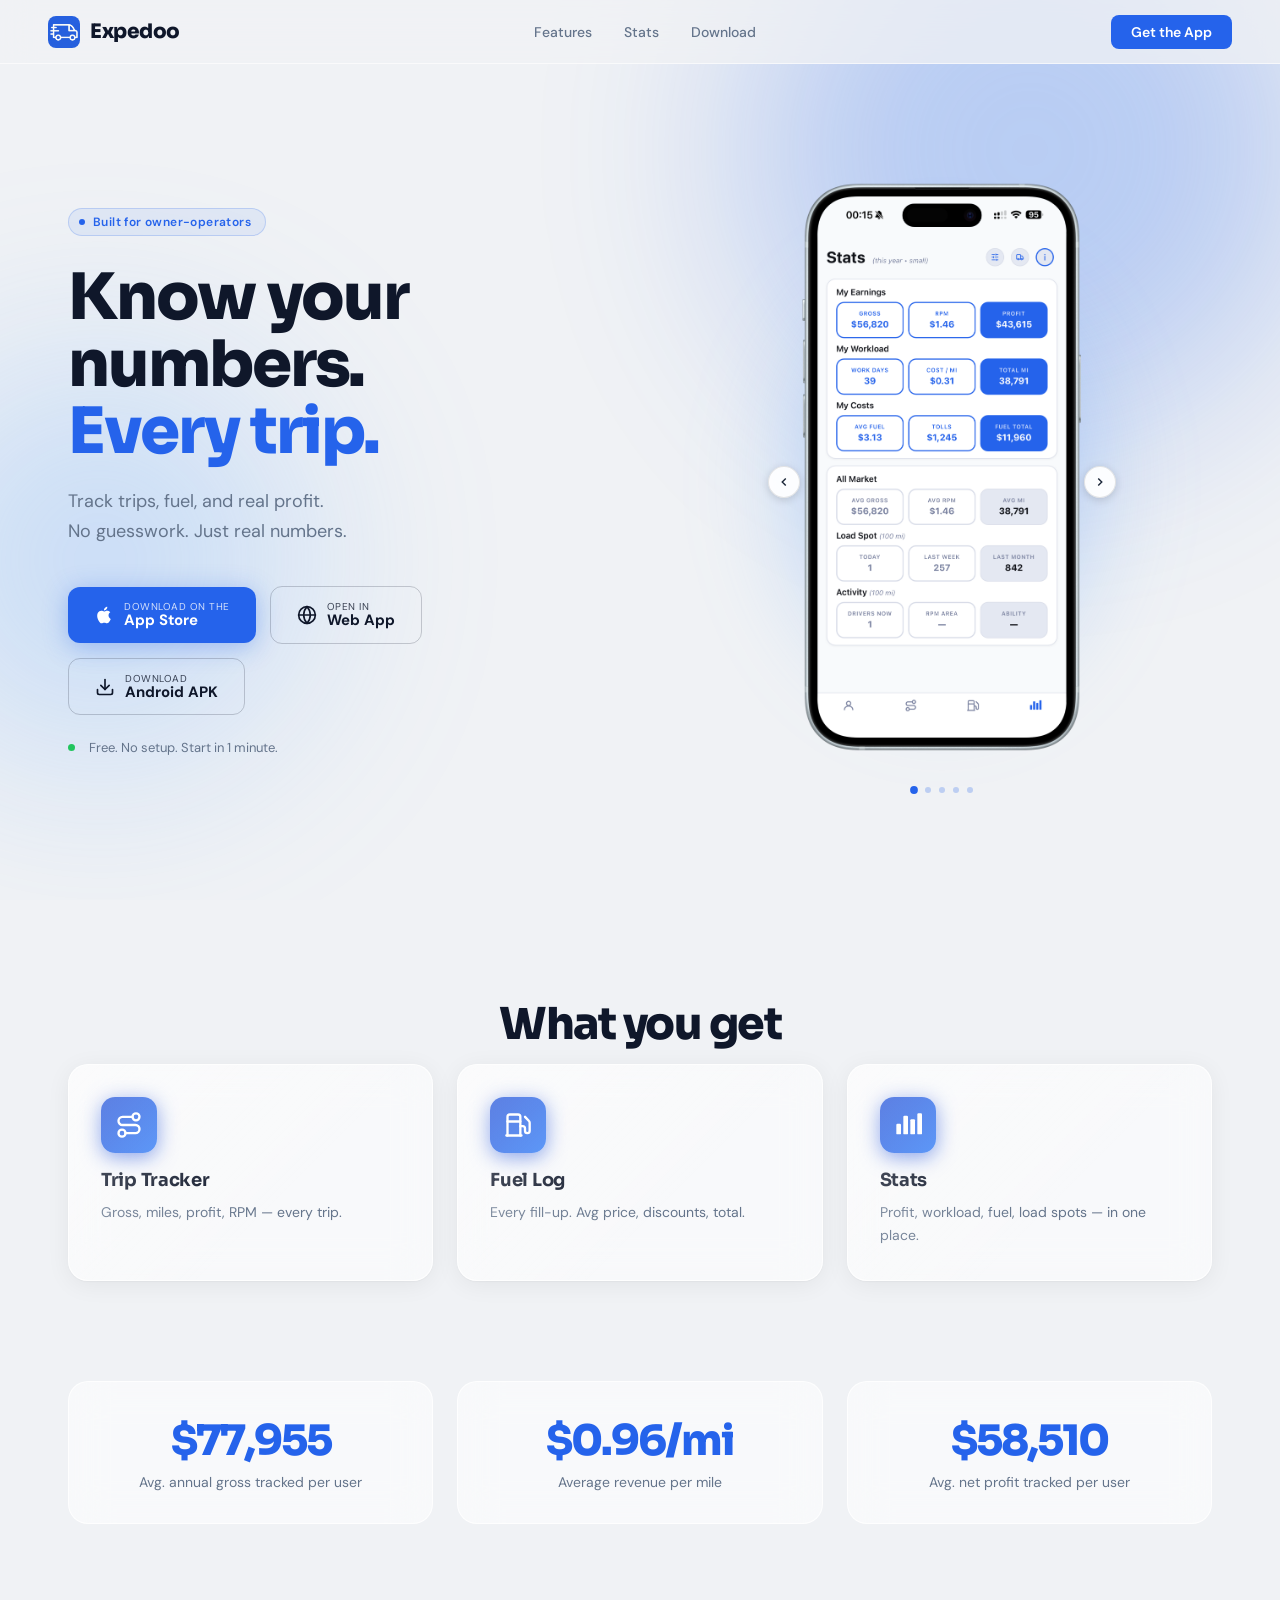
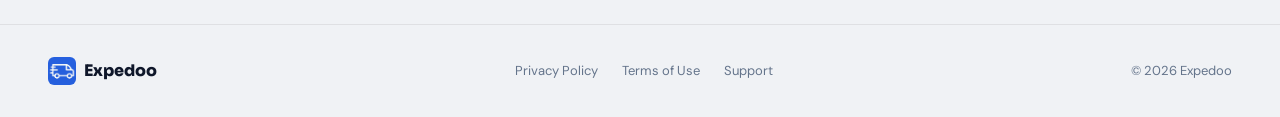
==== commit 2f3a4db9: "apk button inside hero-ctas" ====
--- a/index-v2.html
+++ b/index-v2.html
@@ -635,8 +635,8 @@
               <span style="font-size:15px;font-weight:700;">Web App</span>
             </span>
           </a>
-        </div>
-        <a href="https://github.com/mauricejohnston82-blip/expedoo-landing/releases/download/v1.0/expedoo.apk" class="btn-outline" download><svg style="width:20px;height:20px;flex-shrink:0;" viewBox="0 0 24 24" fill="none" stroke="currentColor" stroke-width="2" stroke-linecap="round" stroke-linejoin="round"><path d="M21 15v4a2 2 0 0 1-2 2H5a2 2 0 0 1-2-2v-4"/><polyline points="7 10 12 15 17 10"/><line x1="12" y1="15" x2="12" y2="3"/></svg><span style="display:flex;flex-direction:column;line-height:1.1;"><span style="font-size:10px;font-weight:400;opacity:0.8;text-transform:uppercase;letter-spacing:0.5px;">Download</span><span style="font-size:15px;font-weight:700;">Android APK</span></span></a><p class="hero-fine"><span style="display:inline-block;width:7px;height:7px;border-radius:50%;background:#22c55e;animation:pulse 2s infinite;margin-right:6px;vertical-align:middle;"></span>Free. No setup. Start in 1 minute.</p>
+        <a href="https://github.com/mauricejohnston82-blip/expedoo-landing/releases/download/v1.0/expedoo.apk" class="btn-outline" download><svg style="width:20px;height:20px;flex-shrink:0;" viewBox="0 0 24 24" fill="none" stroke="currentColor" stroke-width="2" stroke-linecap="round" stroke-linejoin="round"><path d="M21 15v4a2 2 0 0 1-2 2H5a2 2 0 0 1-2-2v-4"/><polyline points="7 10 12 15 17 10"/><line x1="12" y1="15" x2="12" y2="3"/></svg><span style="display:flex;flex-direction:column;line-height:1.1;"><span style="font-size:10px;font-weight:400;opacity:0.8;text-transform:uppercase;letter-spacing:0.5px;">Download</span><span style="font-size:15px;font-weight:700;">Android APK</span></span></a></div>
+        <p class="hero-fine"><span style="display:inline-block;width:7px;height:7px;border-radius:50%;background:#22c55e;animation:pulse 2s infinite;margin-right:6px;vertical-align:middle;"></span>Free. No setup. Start in 1 minute.</p>
       </div>
 
       <div class="hero-right reveal" style="transition-delay:0.2s">
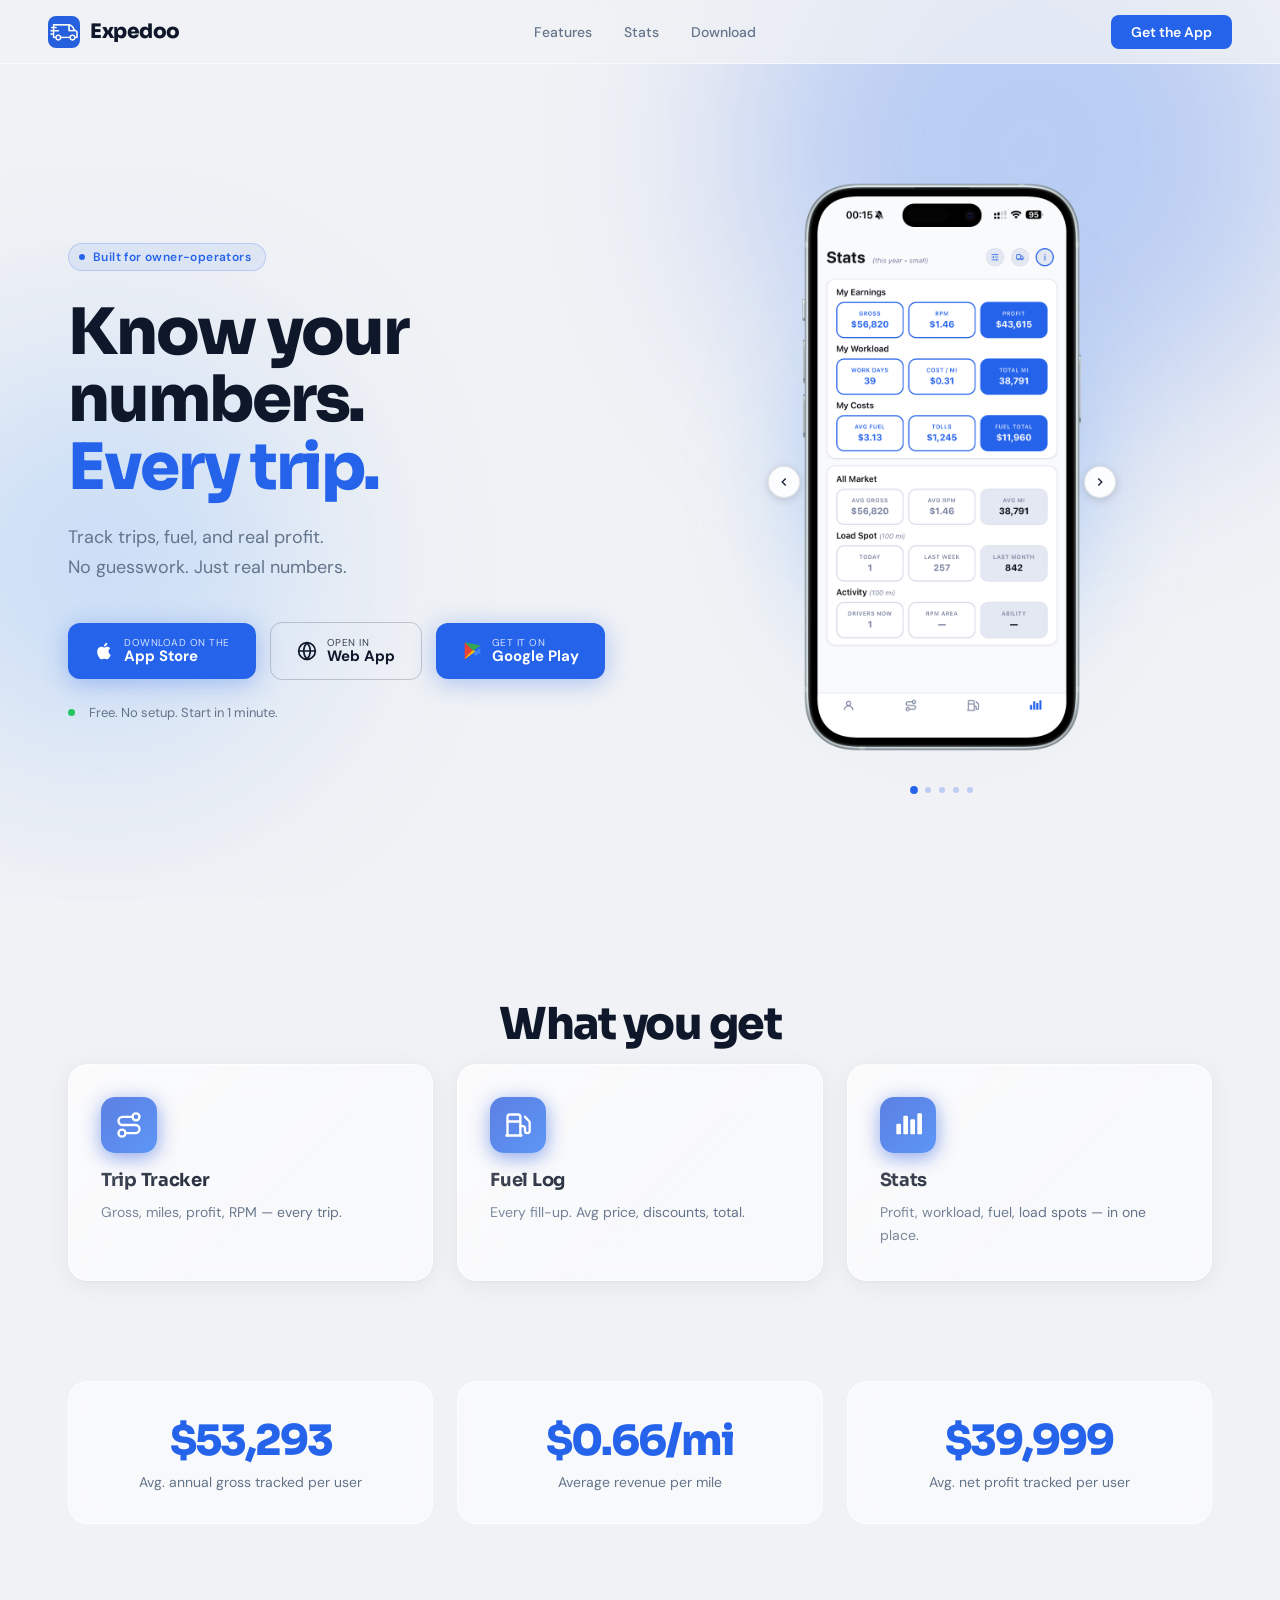
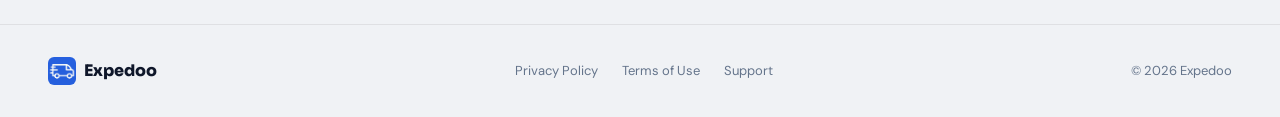
==== commit 77443c83: "Add Google Play store buttons to landing pages. Co-authored-by: Cursor <cursoragent@cursor.com>" ====
--- a/index-v2.html
+++ b/index-v2.html
@@ -635,7 +635,19 @@
               <span style="font-size:15px;font-weight:700;">Web App</span>
             </span>
           </a>
-        <a href="https://github.com/mauricejohnston82-blip/expedoo-landing/releases/download/v1.0/expedoo.apk" class="btn-outline" download><svg style="width:20px;height:20px;flex-shrink:0;" viewBox="0 0 24 24" fill="none" stroke="currentColor" stroke-width="2" stroke-linecap="round" stroke-linejoin="round"><path d="M21 15v4a2 2 0 0 1-2 2H5a2 2 0 0 1-2-2v-4"/><polyline points="7 10 12 15 17 10"/><line x1="12" y1="15" x2="12" y2="3"/></svg><span style="display:flex;flex-direction:column;line-height:1.1;"><span style="font-size:10px;font-weight:400;opacity:0.8;text-transform:uppercase;letter-spacing:0.5px;">Download</span><span style="font-size:15px;font-weight:700;">Android APK</span></span></a></div>
+          <a href="https://play.google.com/store/apps/details?id=com.base6a05103b78b8d2b2508609af.app" class="btn-primary" onclick="fbq('track', 'InitiateCheckout', {content_name: 'GooglePlay'})" target="_blank" rel="noopener" aria-label="Get it on Google Play">
+            <svg style="width:20px;height:20px;flex-shrink:0;" viewBox="0 0 24 24" aria-hidden="true" xmlns="http://www.w3.org/2000/svg">
+              <path fill="#EA4335" d="M3.609 1.814L13.792 12 3.61 22.186a1.969 1.969 0 0 1-.357-.523V2.337c.12-.2.22-.37.356-.523z"/>
+              <path fill="#FBBC04" d="M16.272 12.727l-2.48-2.48-10.183 10.18a1.969 1.969 0 0 0 1.12.418l11.543-8.118z"/>
+              <path fill="#4285F4" d="M21.998 11.336c.164.98.164 2.01 0 3.01l-5.726 3.328-2.998-2.998 2.48-2.48 6.244-3.62z"/>
+              <path fill="#34A853" d="M3.609 1.814l10.183 10.186L16.272 9.52 21.998 5.69c.336-.195.68-.336 1.003-.414L3.252 1.4c-.323.078-.667.22-1.003.414z"/>
+            </svg>
+            <span style="display:flex;flex-direction:column;line-height:1.1;">
+              <span style="font-size:10px;font-weight:400;opacity:0.8;text-transform:uppercase;letter-spacing:0.5px;">Get it on</span>
+              <span style="font-size:15px;font-weight:700;">Google Play</span>
+            </span>
+          </a>
+        </div>
         <p class="hero-fine"><span style="display:inline-block;width:7px;height:7px;border-radius:50%;background:#22c55e;animation:pulse 2s infinite;margin-right:6px;vertical-align:middle;"></span>Free. No setup. Start in 1 minute.</p>
       </div>
 
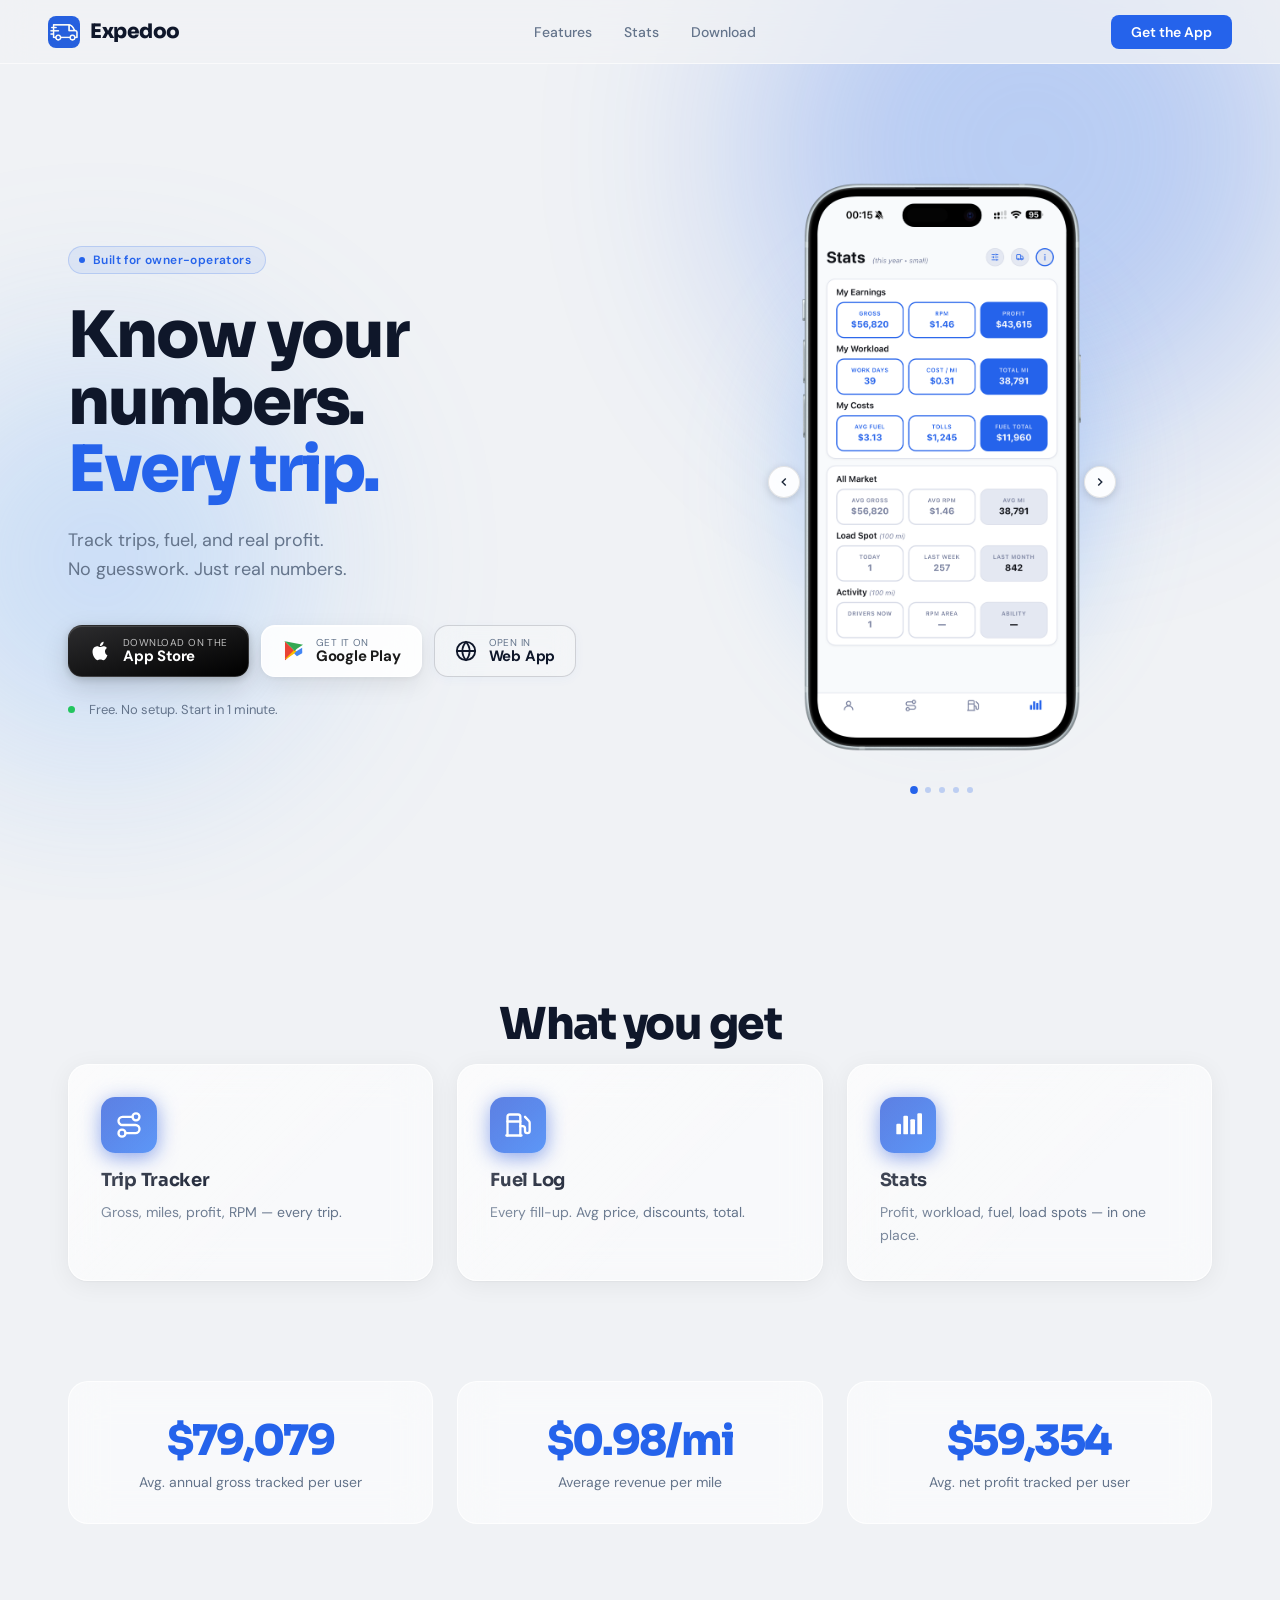
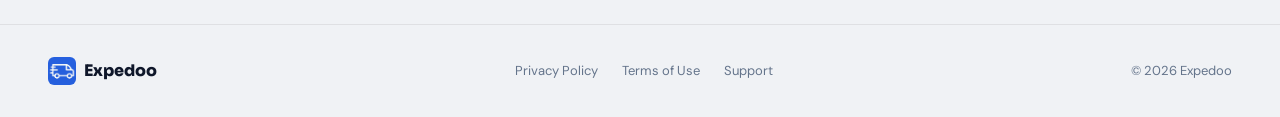
==== commit d227c118: "Redesign hero CTA buttons with premium store-specific styles and responsive layout. Co-authored-by: " ====
--- a/index-v2.html
+++ b/index-v2.html
@@ -163,41 +163,113 @@
     }
 
     .hero-ctas {
-      display: flex; align-items: center; gap: 14px;
-      flex-wrap: wrap; margin-bottom: 24px;
-    }
-    .btn-primary {
-      display: inline-flex; align-items: center; gap: 10px;
-      background: var(--accent); color: white;
-      border: none; border-radius: 12px;
-      padding: 14px 26px; font-size: 15px; font-weight: 600;
-      cursor: pointer; font-family: 'DM Sans', sans-serif;
+      display: flex;
+      flex-direction: row;
+      flex-wrap: wrap;
+      align-items: center;
+      gap: 12px;
+      margin-bottom: 24px;
+    }
+
+    .btn-store {
+      display: inline-flex;
+      align-items: center;
+      gap: 12px;
+      padding: 11px 20px;
+      min-height: 52px;
+      border-radius: 14px;
+      font-family: 'DM Sans', sans-serif;
       text-decoration: none;
-      box-shadow: 0 4px 24px rgba(37,99,235,0.35);
-      transition: background 0.2s, transform 0.15s, box-shadow 0.2s;
-    }
-    .btn-primary:hover {
-      background: #1d4ed8;
-      transform: translateY(-2px);
-      box-shadow: 0 8px 32px rgba(37,99,235,0.45);
-    }
-    .btn-primary svg { width: 18px; height: 18px; fill: white; flex-shrink: 0; }
-
-    .btn-outline {
-      display: inline-flex; align-items: center; gap: 10px;
-      background: transparent; color: var(--text);
-      border: 1.5px solid rgba(15,23,42,0.2); border-radius: 12px;
-      padding: 14px 26px; font-size: 15px; font-weight: 600;
-      cursor: pointer; font-family: 'DM Sans', sans-serif;
-      text-decoration: none;
-      transition: border-color 0.2s, transform 0.15s, background 0.2s;
-    }
-    .btn-outline:hover {
-      border-color: var(--accent); color: var(--accent);
-      background: rgba(37,99,235,0.04);
-      transform: translateY(-2px);
-    }
-    .btn-outline svg { width: 18px; height: 18px; flex-shrink: 0; }
+      cursor: pointer;
+      white-space: nowrap;
+      -webkit-tap-highlight-color: transparent;
+      transition: transform 0.22s cubic-bezier(0.34, 1.2, 0.64, 1), box-shadow 0.22s ease, background 0.22s ease, border-color 0.22s ease;
+    }
+
+    .btn-store:hover { transform: translateY(-2px); }
+    .btn-store:active { transform: translateY(0); }
+
+    .btn-appstore {
+      background: linear-gradient(165deg, #2c2c2e 0%, #000 100%);
+      color: #fff;
+      border: 1px solid rgba(255,255,255,0.1);
+      box-shadow:
+        inset 0 1px 0 rgba(255,255,255,0.14),
+        0 2px 8px rgba(0,0,0,0.18),
+        0 10px 28px rgba(0,0,0,0.14);
+    }
+
+    .btn-appstore:hover {
+      box-shadow:
+        inset 0 1px 0 rgba(255,255,255,0.18),
+        0 4px 14px rgba(0,0,0,0.22),
+        0 16px 36px rgba(0,0,0,0.18);
+    }
+
+    .btn-appstore svg { width: 22px; height: 22px; fill: #fff; flex-shrink: 0; }
+
+    .btn-googleplay {
+      background: rgba(255,255,255,0.88);
+      color: #1a1a1a;
+      border: 1px solid rgba(255,255,255,0.95);
+      backdrop-filter: blur(16px);
+      -webkit-backdrop-filter: blur(16px);
+      box-shadow:
+        inset 0 1px 0 rgba(255,255,255,1),
+        0 2px 6px rgba(0,0,0,0.05),
+        0 8px 24px rgba(0,0,0,0.08);
+    }
+
+    .btn-googleplay:hover {
+      background: rgba(255,255,255,0.96);
+      box-shadow:
+        inset 0 1px 0 rgba(255,255,255,1),
+        0 4px 12px rgba(0,0,0,0.07),
+        0 14px 32px rgba(0,0,0,0.1);
+    }
+
+    .btn-googleplay svg { width: 22px; height: 22px; flex-shrink: 0; }
+
+    .btn-webapp {
+      background: rgba(255,255,255,0.22);
+      color: var(--text);
+      border: 1.5px solid rgba(15,23,42,0.16);
+      backdrop-filter: blur(14px);
+      -webkit-backdrop-filter: blur(14px);
+      box-shadow: 0 2px 12px rgba(37,99,235,0.04);
+    }
+
+    .btn-webapp:hover {
+      background: rgba(255,255,255,0.38);
+      border-color: rgba(37,99,235,0.32);
+      box-shadow: 0 6px 22px rgba(37,99,235,0.1);
+    }
+
+    .btn-webapp svg { width: 22px; height: 22px; flex-shrink: 0; }
+
+    .btn-store-label {
+      display: flex;
+      flex-direction: column;
+      line-height: 1.12;
+      text-align: left;
+    }
+
+    .btn-store-label span:first-child {
+      font-size: 10px;
+      font-weight: 400;
+      text-transform: uppercase;
+      letter-spacing: 0.45px;
+    }
+
+    .btn-store-label span:last-child {
+      font-size: 15px;
+      font-weight: 700;
+      letter-spacing: -0.2px;
+    }
+
+    .btn-appstore .btn-store-label span:first-child { opacity: 0.72; }
+    .btn-googleplay .btn-store-label span:first-child { color: #64748b; }
+    .btn-webapp .btn-store-label span:first-child { color: var(--text-muted); }
 
     .hero-fine {
       font-size: 13px; color: var(--text-muted);
@@ -496,13 +568,12 @@
       .hero-ctas {
         flex-direction: column;
         align-items: stretch;
-        gap: 12px;
-      }
-      .btn-primary, .btn-outline {
+        gap: 10px;
+      }
+      .btn-store {
         justify-content: center;
         width: 100%;
-        padding: 15px 20px;
-        font-size: 15px;
+        padding: 13px 20px;
       }
       .hero-fine { justify-content: center; }
 
@@ -621,30 +692,30 @@
         <h1>Know your numbers.<br><em>Every trip.</em></h1>
         <p class="hero-sub">Track trips, fuel, and real profit.<br>No guesswork. Just real numbers.</p>
         <div class="hero-ctas" id="hero-ctas">
-          <a href="https://apps.apple.com/app/expedoo-trip-fuel-tracker/id6759639615" class="btn-primary" onclick="fbq('track', 'InitiateCheckout', {content_name: 'AppStore'})" target="_blank" rel="noopener">
-            <svg style="width:20px;height:20px;flex-shrink:0;fill:white;" viewBox="0 0 24 24"><path d="M18.71 19.5c-.83 1.24-1.71 2.45-3.05 2.47-1.34.03-1.77-.79-3.29-.79-1.53 0-2 .77-3.27.82-1.31.05-2.3-1.32-3.14-2.53C4.25 17 2.94 12.45 4.7 9.39c.87-1.52 2.43-2.48 4.12-2.51 1.28-.02 2.5.87 3.29.87.78 0 2.26-1.07 3.8-.91.65.03 2.47.26 3.64 1.98-.09.06-2.17 1.28-2.15 3.81.03 3.02 2.65 4.03 2.68 4.04-.03.07-.42 1.44-1.38 2.83M13 3.5c.73-.83 1.94-1.46 2.94-1.5.13 1.17-.34 2.35-1.04 3.19-.69.85-1.83 1.51-2.95 1.42-.15-1.15.41-2.35 1.05-3.11z"/></svg>
-            <span style="display:flex;flex-direction:column;line-height:1.1;">
-              <span style="font-size:10px;font-weight:400;opacity:0.8;text-transform:uppercase;letter-spacing:0.5px;">Download on the</span>
-              <span style="font-size:15px;font-weight:700;">App Store</span>
+          <a href="https://apps.apple.com/app/expedoo-trip-fuel-tracker/id6759639615" class="btn-store btn-appstore" onclick="fbq('track', 'InitiateCheckout', {content_name: 'AppStore'})" target="_blank" rel="noopener" aria-label="Download on App Store">
+            <svg viewBox="0 0 24 24" aria-hidden="true"><path d="M18.71 19.5c-.83 1.24-1.71 2.45-3.05 2.47-1.34.03-1.77-.79-3.29-.79-1.53 0-2 .77-3.27.82-1.31.05-2.3-1.32-3.14-2.53C4.25 17 2.94 12.45 4.7 9.39c.87-1.52 2.43-2.48 4.12-2.51 1.28-.02 2.5.87 3.29.87.78 0 2.26-1.07 3.8-.91.65.03 2.47.26 3.64 1.98-.09.06-2.17 1.28-2.15 3.81.03 3.02 2.65 4.03 2.68 4.04-.03.07-.42 1.44-1.38 2.83M13 3.5c.73-.83 1.94-1.46 2.94-1.5.13 1.17-.34 2.35-1.04 3.19-.69.85-1.83 1.51-2.95 1.42-.15-1.15.41-2.35 1.05-3.11z"/></svg>
+            <span class="btn-store-label">
+              <span>Download on the</span>
+              <span>App Store</span>
             </span>
           </a>
-          <a href="https://expedoo.top" class="btn-outline" onclick="fbq('track', 'CompleteRegistration', {content_name: 'WebApp'})" target="_blank" rel="noopener">
-            <svg style="width:20px;height:20px;flex-shrink:0;" viewBox="0 0 24 24" fill="none" stroke="currentColor" stroke-width="2" stroke-linecap="round" stroke-linejoin="round"><circle cx="12" cy="12" r="10"/><line x1="2" y1="12" x2="22" y2="12"/><path d="M12 2a15.3 15.3 0 0 1 4 10 15.3 15.3 0 0 1-4 10 15.3 15.3 0 0 1-4-10 15.3 15.3 0 0 1 4-10z"/></svg>
-            <span style="display:flex;flex-direction:column;line-height:1.1;">
-              <span style="font-size:10px;font-weight:400;opacity:0.8;text-transform:uppercase;letter-spacing:0.5px;">Open in</span>
-              <span style="font-size:15px;font-weight:700;">Web App</span>
-            </span>
-          </a>
-          <a href="https://play.google.com/store/apps/details?id=com.base6a05103b78b8d2b2508609af.app" class="btn-primary" onclick="fbq('track', 'InitiateCheckout', {content_name: 'GooglePlay'})" target="_blank" rel="noopener" aria-label="Get it on Google Play">
-            <svg style="width:20px;height:20px;flex-shrink:0;" viewBox="0 0 24 24" aria-hidden="true" xmlns="http://www.w3.org/2000/svg">
+          <a href="https://play.google.com/store/apps/details?id=com.base6a05103b78b8d2b2508609af.app" class="btn-store btn-googleplay" onclick="fbq('track', 'InitiateCheckout', {content_name: 'GooglePlay'})" target="_blank" rel="noopener" aria-label="Get it on Google Play">
+            <svg viewBox="0 0 24 24" aria-hidden="true" xmlns="http://www.w3.org/2000/svg">
               <path fill="#EA4335" d="M3.609 1.814L13.792 12 3.61 22.186a1.969 1.969 0 0 1-.357-.523V2.337c.12-.2.22-.37.356-.523z"/>
               <path fill="#FBBC04" d="M16.272 12.727l-2.48-2.48-10.183 10.18a1.969 1.969 0 0 0 1.12.418l11.543-8.118z"/>
               <path fill="#4285F4" d="M21.998 11.336c.164.98.164 2.01 0 3.01l-5.726 3.328-2.998-2.998 2.48-2.48 6.244-3.62z"/>
               <path fill="#34A853" d="M3.609 1.814l10.183 10.186L16.272 9.52 21.998 5.69c.336-.195.68-.336 1.003-.414L3.252 1.4c-.323.078-.667.22-1.003.414z"/>
             </svg>
-            <span style="display:flex;flex-direction:column;line-height:1.1;">
-              <span style="font-size:10px;font-weight:400;opacity:0.8;text-transform:uppercase;letter-spacing:0.5px;">Get it on</span>
-              <span style="font-size:15px;font-weight:700;">Google Play</span>
+            <span class="btn-store-label">
+              <span>Get it on</span>
+              <span>Google Play</span>
+            </span>
+          </a>
+          <a href="https://expedoo.top" class="btn-store btn-webapp" onclick="fbq('track', 'CompleteRegistration', {content_name: 'WebApp'})" target="_blank" rel="noopener" aria-label="Open Web App">
+            <svg viewBox="0 0 24 24" fill="none" stroke="currentColor" stroke-width="2" stroke-linecap="round" stroke-linejoin="round" aria-hidden="true"><circle cx="12" cy="12" r="10"/><line x1="2" y1="12" x2="22" y2="12"/><path d="M12 2a15.3 15.3 0 0 1 4 10 15.3 15.3 0 0 1-4 10 15.3 15.3 0 0 1-4-10 15.3 15.3 0 0 1 4-10z"/></svg>
+            <span class="btn-store-label">
+              <span>Open in</span>
+              <span>Web App</span>
             </span>
           </a>
         </div>
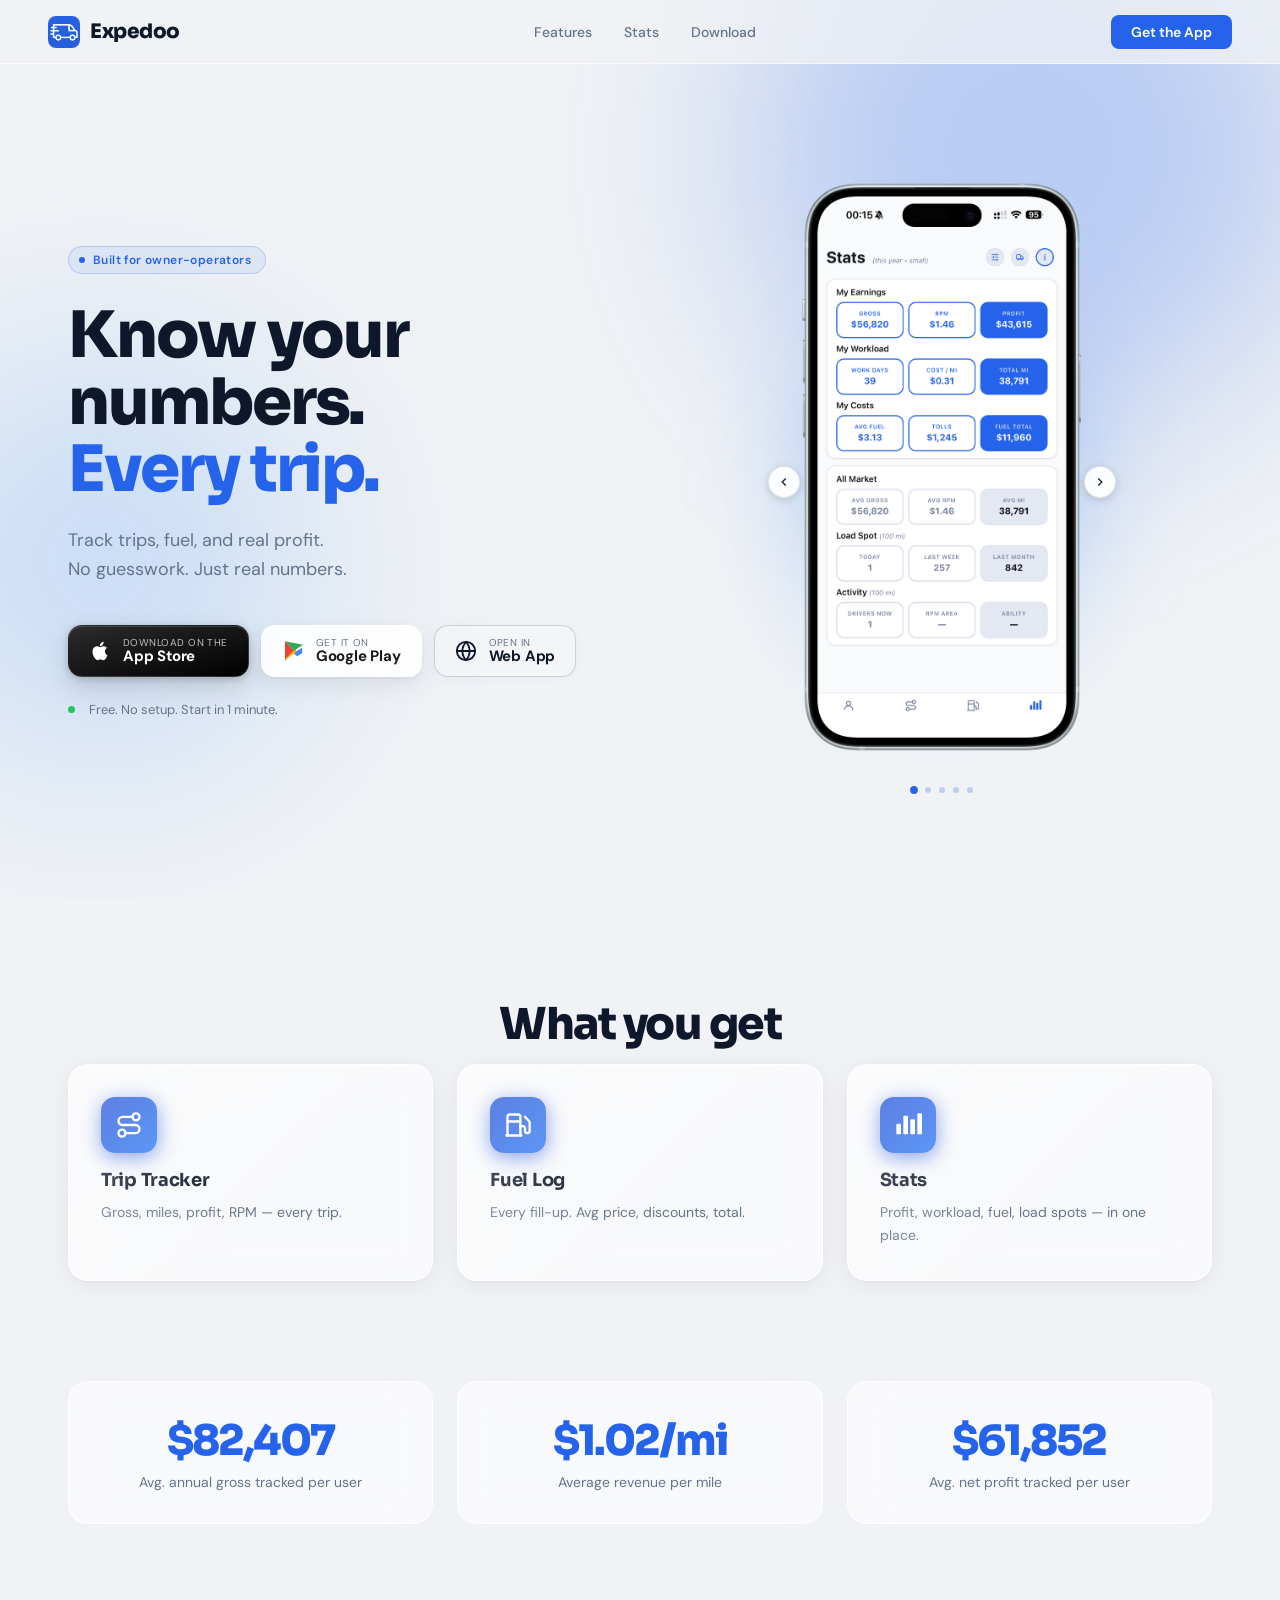
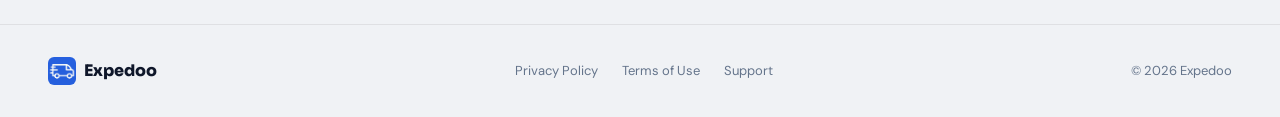
==== commit 42a989cd: "Make navbar Get the App button platform-aware with Android detection. Co-authored-by: Cursor <cursor" ====
--- a/index-v2.html
+++ b/index-v2.html
@@ -669,11 +669,16 @@
       <a id="nav-smart-cta" href="#" class="nav-cta" target="_blank" rel="noopener" style="text-decoration:none;">Get the App</a>
     <script>
     (function() {
-      var ios = /iPad|iPhone|iPod/.test(navigator.userAgent);
+      var ua = navigator.userAgent;
+      var ios = /iPad|iPhone|iPod/.test(ua);
+      var android = /Android/.test(ua);
       var el = document.getElementById('nav-smart-cta');
       if (ios) {
         el.href = 'https://apps.apple.com/app/expedoo-trip-fuel-tracker/id6759639615';
         el.onclick = function(){ fbq('track','InitiateCheckout',{content_name:'AppStore'}); };
+      } else if (android) {
+        el.href = 'https://play.google.com/store/apps/details?id=com.base6a05103b78b8d2b2508609af.app';
+        el.onclick = function(){ fbq('track','InitiateCheckout',{content_name:'GooglePlay'}); };
       } else {
         el.href = 'https://expedoo.top';
         el.onclick = function(){ fbq('track','CompleteRegistration',{content_name:'WebApp'}); };
